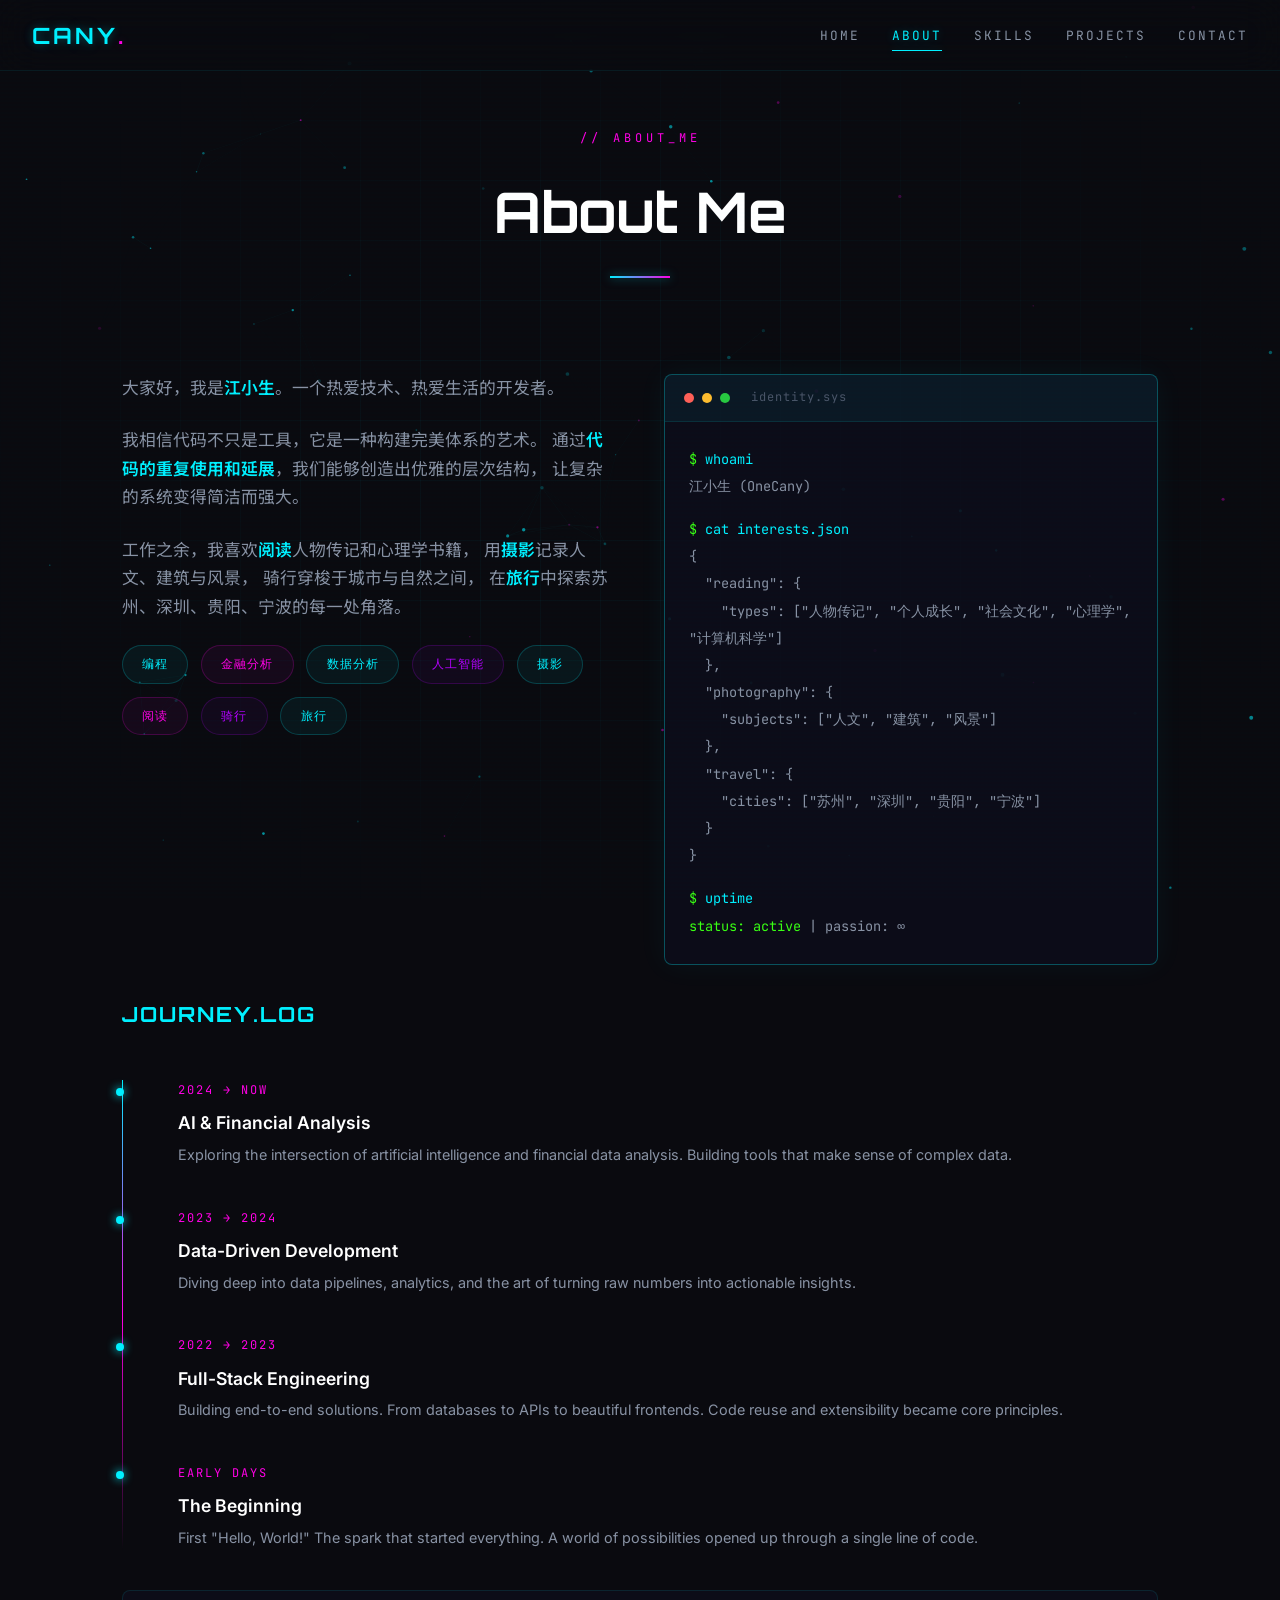
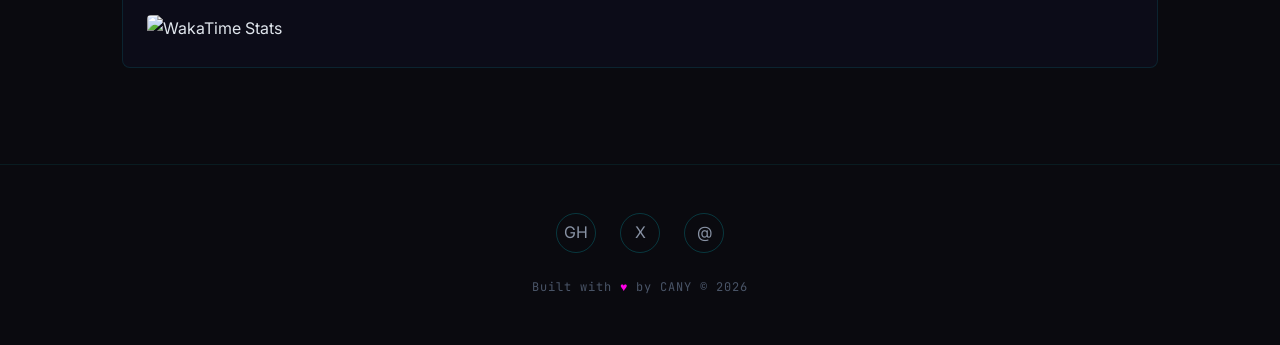
==== about.html @ 7164ec79 "feat: rebuild site with sci-fi cyberpunk multi-page design - 5 pages: home, about, skills, projects," ====
<!DOCTYPE html>
<html lang="zh-CN">
<head>
  <meta charset="UTF-8">
  <meta name="viewport" content="width=device-width, initial-scale=1.0">
  <title>About | OneCany</title>
  <meta name="description" content="About OneCany — Developer, Reader, Explorer. The story behind the code.">
  <link rel="preconnect" href="https://fonts.googleapis.com">
  <link rel="preconnect" href="https://fonts.gstatic.com" crossorigin>
  <link href="https://fonts.googleapis.com/css2?family=Inter:wght@400;500;600;700&family=JetBrains+Mono:wght@400;500;600&family=Orbitron:wght@600;700;800;900&family=Noto+Sans+SC:wght@400;500;700&display=swap" rel="stylesheet">
  <link rel="stylesheet" href="style.css">
  <link rel="icon" href="data:image/svg+xml,<svg xmlns='http://www.w3.org/2000/svg' viewBox='0 0 100 100'><text y='.9em' font-size='90'>⚡</text></svg>">
</head>
<body>
  <canvas id="particles-canvas"></canvas>
  <div class="grid-bg"></div>

  <nav class="nav">
    <a href="index.html" class="nav-logo">CANY<span class="dot">.</span></a>
    <ul class="nav-links">
      <li><a href="index.html">Home</a></li>
      <li><a href="about.html" class="active">About</a></li>
      <li><a href="skills.html">Skills</a></li>
      <li><a href="projects.html">Projects</a></li>
      <li><a href="contact.html">Contact</a></li>
    </ul>
    <div class="nav-toggle">
      <span></span>
      <span></span>
      <span></span>
    </div>
  </nav>

  <div class="page-wrapper">
    <section class="hero" style="min-height: auto; padding-top: 8rem; padding-bottom: 2rem;">
      <div class="container">
        <div class="section-header reveal">
          <span class="section-tag">// about_me</span>
          <h1 class="section-title" style="font-size: clamp(2.5rem, 5vw, 3.5rem);">About Me</h1>
          <div class="section-line"></div>
        </div>
      </div>
    </section>

    <section style="padding-top: 0;">
      <div class="container">
        <div class="about-grid">
          <!-- Left: Text -->
          <div class="about-text reveal">
            <p>
              大家好，我是<span class="highlight">江小生</span>。一个热爱技术、热爱生活的开发者。
            </p>
            <p>
              我相信代码不只是工具，它是一种构建完美体系的艺术。
              通过<span class="highlight">代码的重复使用和延展</span>，我们能够创造出优雅的层次结构，
              让复杂的系统变得简洁而强大。
            </p>
            <p>
              工作之余，我喜欢<span class="highlight">阅读</span>人物传记和心理学书籍，
              用<span class="highlight">摄影</span>记录人文、建筑与风景，
              骑行穿梭于城市与自然之间，
              在<span class="highlight">旅行</span>中探索苏州、深圳、贵阳、宁波的每一处角落。
            </p>

            <div class="interest-tags mt-3">
              <span class="interest-tag">编程</span>
              <span class="interest-tag magenta">金融分析</span>
              <span class="interest-tag">数据分析</span>
              <span class="interest-tag purple">人工智能</span>
              <span class="interest-tag">摄影</span>
              <span class="interest-tag magenta">阅读</span>
              <span class="interest-tag purple">骑行</span>
              <span class="interest-tag">旅行</span>
            </div>
          </div>

          <!-- Right: Terminal -->
          <div class="reveal reveal-delay-2">
            <div class="terminal-card">
              <div class="terminal-header">
                <div class="terminal-dot red"></div>
                <div class="terminal-dot yellow"></div>
                <div class="terminal-dot green"></div>
                <span class="terminal-title">identity.sys</span>
              </div>
              <div class="terminal-body">
                <div><span class="prompt">$</span> <span class="cmd">whoami</span></div>
                <div class="output">江小生 (OneCany)</div>
                <div class="mt-2"><span class="prompt">$</span> <span class="cmd">cat interests.json</span></div>
                <div class="output">{</div>
                <div class="output">&nbsp;&nbsp;"reading": {</div>
                <div class="output">&nbsp;&nbsp;&nbsp;&nbsp;"types": ["人物传记", "个人成长", "社会文化", "心理学", "计算机科学"]</div>
                <div class="output">&nbsp;&nbsp;},</div>
                <div class="output">&nbsp;&nbsp;"photography": {</div>
                <div class="output">&nbsp;&nbsp;&nbsp;&nbsp;"subjects": ["人文", "建筑", "风景"]</div>
                <div class="output">&nbsp;&nbsp;},</div>
                <div class="output">&nbsp;&nbsp;"travel": {</div>
                <div class="output">&nbsp;&nbsp;&nbsp;&nbsp;"cities": ["苏州", "深圳", "贵阳", "宁波"]</div>
                <div class="output">&nbsp;&nbsp;}</div>
                <div class="output">}</div>
                <div class="mt-2"><span class="prompt">$</span> <span class="cmd">uptime</span></div>
                <div class="output"><span class="text-green">status: active</span> | passion: ∞</div>
              </div>
            </div>
          </div>
        </div>

        <!-- Timeline -->
        <div class="mt-4 reveal">
          <h3 style="font-family: var(--font-display); font-size: 1.3rem; color: var(--neon-cyan); margin-bottom: 2rem; letter-spacing: 2px;">
            JOURNEY.LOG
          </h3>
          <div class="timeline">
            <div class="timeline-item reveal reveal-delay-1">
              <div class="timeline-date">2024 → NOW</div>
              <div class="timeline-title">AI & Financial Analysis</div>
              <div class="timeline-desc">Exploring the intersection of artificial intelligence and financial data analysis. Building tools that make sense of complex data.</div>
            </div>
            <div class="timeline-item reveal reveal-delay-2">
              <div class="timeline-date">2023 → 2024</div>
              <div class="timeline-title">Data-Driven Development</div>
              <div class="timeline-desc">Diving deep into data pipelines, analytics, and the art of turning raw numbers into actionable insights.</div>
            </div>
            <div class="timeline-item reveal reveal-delay-3">
              <div class="timeline-date">2022 → 2023</div>
              <div class="timeline-title">Full-Stack Engineering</div>
              <div class="timeline-desc">Building end-to-end solutions. From databases to APIs to beautiful frontends. Code reuse and extensibility became core principles.</div>
            </div>
            <div class="timeline-item reveal reveal-delay-4">
              <div class="timeline-date">EARLY DAYS</div>
              <div class="timeline-title">The Beginning</div>
              <div class="timeline-desc">First "Hello, World!" The spark that started everything. A world of possibilities opened up through a single line of code.</div>
            </div>
          </div>
        </div>

        <!-- WakaTime -->
        <div class="mt-4 reveal" id="wakatime-container"></div>
      </div>
    </section>

    <footer class="footer">
      <div class="container">
        <div class="footer-content">
          <div class="footer-social">
            <a href="https://github.com/onecany" target="_blank" rel="noopener" title="GitHub">GH</a>
            <a href="https://twitter.com/onecany" target="_blank" rel="noopener" title="Twitter/X">X</a>
            <a href="mailto:onecany@outlook.com" title="Email">@</a>
          </div>
          <p class="footer-text">
            Built with <span class="heart">♥</span> by CANY &copy; 2026
          </p>
        </div>
      </div>
    </footer>
  </div>

  <script src="main.js"></script>
</body>
</html>
---- style.css ----
/* ============================================
   ONECANY SCI-FI DESIGN SYSTEM
   Cyberpunk / Neon Aesthetic
   ============================================ */

/* --- CSS Variables --- */
:root {
  --bg-primary: #0a0a0f;
  --bg-secondary: #0d0d1a;
  --bg-card: rgba(13, 13, 26, 0.85);
  --bg-card-hover: rgba(20, 20, 40, 0.95);

  --neon-cyan: #00f0ff;
  --neon-magenta: #ff00e5;
  --neon-purple: #b400ff;
  --neon-green: #39ff14;
  --neon-orange: #ff6a00;
  --neon-blue: #4d7cff;

  --text-primary: #e0e6ed;
  --text-secondary: #8892a4;
  --text-dim: #4a5568;

  --glow-cyan: 0 0 10px rgba(0, 240, 255, 0.3), 0 0 40px rgba(0, 240, 255, 0.1);
  --glow-magenta: 0 0 10px rgba(255, 0, 229, 0.3), 0 0 40px rgba(255, 0, 229, 0.1);
  --glow-strong-cyan: 0 0 10px rgba(0, 240, 255, 0.5), 0 0 30px rgba(0, 240, 255, 0.3), 0 0 60px rgba(0, 240, 255, 0.1);

  --border-subtle: 1px solid rgba(0, 240, 255, 0.1);
  --border-glow: 1px solid rgba(0, 240, 255, 0.3);

  --font-mono: 'JetBrains Mono', 'Fira Code', 'SF Mono', monospace;
  --font-sans: 'Inter', 'Noto Sans SC', -apple-system, sans-serif;
  --font-display: 'Orbitron', 'Rajdhani', sans-serif;

  --radius: 4px;
  --radius-lg: 8px;
}

/* --- Reset & Base --- */
*, *::before, *::after {
  margin: 0;
  padding: 0;
  box-sizing: border-box;
}

html {
  scroll-behavior: smooth;
  font-size: 16px;
}

body {
  font-family: var(--font-sans);
  background: var(--bg-primary);
  color: var(--text-primary);
  line-height: 1.7;
  overflow-x: hidden;
  min-height: 100vh;
}

a {
  color: var(--neon-cyan);
  text-decoration: none;
  transition: all 0.3s ease;
}
a:hover {
  color: #fff;
  text-shadow: var(--glow-cyan);
}

::selection {
  background: rgba(0, 240, 255, 0.3);
  color: #fff;
}

/* --- Scanline Overlay --- */
body::after {
  content: '';
  position: fixed;
  top: 0;
  left: 0;
  width: 100%;
  height: 100%;
  pointer-events: none;
  z-index: 9999;
  background: repeating-linear-gradient(
    0deg,
    transparent,
    transparent 2px,
    rgba(0, 240, 255, 0.008) 2px,
    rgba(0, 240, 255, 0.008) 4px
  );
}

/* --- Particle Canvas --- */
#particles-canvas {
  position: fixed;
  top: 0;
  left: 0;
  width: 100%;
  height: 100%;
  z-index: 0;
  pointer-events: none;
}

/* --- Grid Background --- */
.grid-bg {
  position: fixed;
  top: 0;
  left: 0;
  width: 100%;
  height: 100%;
  z-index: 0;
  pointer-events: none;
  background-image:
    linear-gradient(rgba(0, 240, 255, 0.03) 1px, transparent 1px),
    linear-gradient(90deg, rgba(0, 240, 255, 0.03) 1px, transparent 1px);
  background-size: 60px 60px;
  mask-image: radial-gradient(ellipse at center, black 30%, transparent 80%);
  -webkit-mask-image: radial-gradient(ellipse at center, black 30%, transparent 80%);
}

/* ============================================
   NAVIGATION
   ============================================ */
.nav {
  position: fixed;
  top: 0;
  left: 0;
  width: 100%;
  z-index: 1000;
  padding: 1rem 2rem;
  display: flex;
  justify-content: space-between;
  align-items: center;
  background: rgba(10, 10, 15, 0.8);
  backdrop-filter: blur(20px);
  -webkit-backdrop-filter: blur(20px);
  border-bottom: 1px solid rgba(0, 240, 255, 0.08);
  transition: all 0.3s ease;
}

.nav.scrolled {
  padding: 0.6rem 2rem;
  background: rgba(10, 10, 15, 0.95);
  box-shadow: 0 4px 30px rgba(0, 0, 0, 0.5);
}

.nav-logo {
  font-family: var(--font-display);
  font-size: 1.4rem;
  font-weight: 700;
  color: var(--neon-cyan);
  letter-spacing: 3px;
  text-transform: uppercase;
  text-shadow: var(--glow-cyan);
  cursor: pointer;
}

.nav-logo .dot {
  color: var(--neon-magenta);
  text-shadow: var(--glow-magenta);
}

.nav-links {
  display: flex;
  gap: 2rem;
  list-style: none;
  align-items: center;
}

.nav-links a {
  font-family: var(--font-mono);
  font-size: 0.8rem;
  color: var(--text-secondary);
  text-transform: uppercase;
  letter-spacing: 2px;
  padding: 0.4rem 0;
  position: relative;
  transition: color 0.3s ease;
}

.nav-links a::after {
  content: '';
  position: absolute;
  bottom: 0;
  left: 0;
  width: 0;
  height: 1px;
  background: var(--neon-cyan);
  box-shadow: var(--glow-cyan);
  transition: width 0.3s ease;
}

.nav-links a:hover,
.nav-links a.active {
  color: var(--neon-cyan);
  text-shadow: var(--glow-cyan);
}

.nav-links a:hover::after,
.nav-links a.active::after {
  width: 100%;
}

/* Mobile menu toggle */
.nav-toggle {
  display: none;
  flex-direction: column;
  gap: 5px;
  cursor: pointer;
  z-index: 1001;
}

.nav-toggle span {
  width: 25px;
  height: 2px;
  background: var(--neon-cyan);
  transition: all 0.3s ease;
  box-shadow: var(--glow-cyan);
}

/* ============================================
   LAYOUT
   ============================================ */
.page-wrapper {
  position: relative;
  z-index: 1;
}

.container {
  max-width: 1100px;
  margin: 0 auto;
  padding: 0 2rem;
}

section {
  padding: 6rem 0;
  position: relative;
}

/* ============================================
   HERO SECTION (index.html)
   ============================================ */
.hero {
  min-height: 100vh;
  display: flex;
  align-items: center;
  justify-content: center;
  text-align: center;
  padding-top: 5rem;
  position: relative;
  overflow: hidden;
}

.hero-content {
  position: relative;
  z-index: 2;
}

.hero-subtitle {
  font-family: var(--font-mono);
  font-size: 0.85rem;
  color: var(--neon-cyan);
  letter-spacing: 6px;
  text-transform: uppercase;
  margin-bottom: 1.5rem;
  opacity: 0;
  animation: fadeSlideUp 0.8s ease 0.3s forwards;
}

.hero-title {
  font-family: var(--font-display);
  font-size: clamp(3rem, 8vw, 6rem);
  font-weight: 900;
  line-height: 1.1;
  margin-bottom: 1.5rem;
  opacity: 0;
  animation: fadeSlideUp 0.8s ease 0.5s forwards;
}

.hero-title .glitch {
  position: relative;
  display: inline-block;
  color: #fff;
}

.hero-title .glitch::before,
.hero-title .glitch::after {
  content: attr(data-text);
  position: absolute;
  top: 0;
  left: 0;
  width: 100%;
  height: 100%;
}

.hero-title .glitch::before {
  color: var(--neon-cyan);
  z-index: -1;
  animation: glitch-1 3s infinite linear alternate-reverse;
}

.hero-title .glitch::after {
  color: var(--neon-magenta);
  z-index: -2;
  animation: glitch-2 2s infinite linear alternate-reverse;
}

.hero-desc {
  font-size: 1.15rem;
  color: var(--text-secondary);
  max-width: 600px;
  margin: 0 auto 2.5rem;
  opacity: 0;
  animation: fadeSlideUp 0.8s ease 0.7s forwards;
}

.hero-desc em {
  color: var(--neon-cyan);
  font-style: normal;
  text-shadow: 0 0 10px rgba(0, 240, 255, 0.3);
}

.hero-cta {
  display: flex;
  gap: 1.5rem;
  justify-content: center;
  opacity: 0;
  animation: fadeSlideUp 0.8s ease 0.9s forwards;
}

/* Buttons */
.btn {
  display: inline-flex;
  align-items: center;
  gap: 0.5rem;
  padding: 0.8rem 2rem;
  font-family: var(--font-mono);
  font-size: 0.85rem;
  font-weight: 600;
  letter-spacing: 2px;
  text-transform: uppercase;
  border: none;
  border-radius: var(--radius);
  cursor: pointer;
  transition: all 0.3s ease;
  position: relative;
  overflow: hidden;
}

.btn-primary {
  background: var(--neon-cyan);
  color: var(--bg-primary);
  box-shadow: 0 0 20px rgba(0, 240, 255, 0.3);
}

.btn-primary:hover {
  background: #fff;
  color: var(--bg-primary);
  box-shadow: var(--glow-strong-cyan);
  transform: translateY(-2px);
}

.btn-outline {
  background: transparent;
  color: var(--neon-cyan);
  border: 1px solid var(--neon-cyan);
}

.btn-outline:hover {
  background: rgba(0, 240, 255, 0.1);
  box-shadow: var(--glow-cyan);
  transform: translateY(-2px);
}

/* Hero status bar */
.hero-status {
  margin-top: 4rem;
  display: flex;
  gap: 3rem;
  justify-content: center;
  opacity: 0;
  animation: fadeSlideUp 0.8s ease 1.1s forwards;
}

.hero-stat {
  text-align: center;
}

.hero-stat-value {
  font-family: var(--font-display);
  font-size: 1.8rem;
  color: var(--neon-cyan);
  text-shadow: var(--glow-cyan);
}

.hero-stat-label {
  font-family: var(--font-mono);
  font-size: 0.7rem;
  color: var(--text-dim);
  text-transform: uppercase;
  letter-spacing: 2px;
  margin-top: 0.3rem;
}

/* ============================================
   SECTION HEADERS
   ============================================ */
.section-header {
  text-align: center;
  margin-bottom: 4rem;
}

.section-tag {
  font-family: var(--font-mono);
  font-size: 0.75rem;
  color: var(--neon-magenta);
  text-transform: uppercase;
  letter-spacing: 4px;
  margin-bottom: 1rem;
  display: block;
}

.section-title {
  font-family: var(--font-display);
  font-size: clamp(2rem, 4vw, 3rem);
  font-weight: 700;
  color: #fff;
  margin-bottom: 1rem;
}

.section-line {
  width: 60px;
  height: 2px;
  background: linear-gradient(90deg, var(--neon-cyan), var(--neon-magenta));
  margin: 0 auto;
  box-shadow: 0 0 10px rgba(0, 240, 255, 0.5);
}

/* ============================================
   ABOUT PAGE
   ============================================ */
.about-grid {
  display: grid;
  grid-template-columns: 1fr 1fr;
  gap: 3rem;
  align-items: start;
}

.about-text p {
  color: var(--text-secondary);
  margin-bottom: 1.5rem;
  font-size: 1.05rem;
}

.about-text .highlight {
  color: var(--neon-cyan);
  font-weight: 600;
}

.interest-tags {
  display: flex;
  flex-wrap: wrap;
  gap: 0.8rem;
  margin-top: 2rem;
}

.interest-tag {
  padding: 0.5rem 1.2rem;
  font-family: var(--font-mono);
  font-size: 0.75rem;
  color: var(--neon-cyan);
  background: rgba(0, 240, 255, 0.05);
  border: 1px solid rgba(0, 240, 255, 0.2);
  border-radius: 100px;
  letter-spacing: 1px;
  transition: all 0.3s ease;
}

.interest-tag:hover {
  background: rgba(0, 240, 255, 0.15);
  box-shadow: var(--glow-cyan);
  transform: translateY(-2px);
}

.interest-tag.magenta {
  color: var(--neon-magenta);
  border-color: rgba(255, 0, 229, 0.2);
  background: rgba(255, 0, 229, 0.05);
}

.interest-tag.magenta:hover {
  background: rgba(255, 0, 229, 0.15);
  box-shadow: var(--glow-magenta);
}

.interest-tag.purple {
  color: var(--neon-purple);
  border-color: rgba(180, 0, 255, 0.2);
  background: rgba(180, 0, 255, 0.05);
}

.interest-tag.purple:hover {
  background: rgba(180, 0, 255, 0.15);
  box-shadow: 0 0 10px rgba(180, 0, 255, 0.3);
}

/* Terminal Card */
.terminal-card {
  background: var(--bg-card);
  border: var(--border-glow);
  border-radius: var(--radius-lg);
  overflow: hidden;
  font-family: var(--font-mono);
  font-size: 0.85rem;
  box-shadow: 0 0 30px rgba(0, 240, 255, 0.05);
}

.terminal-header {
  display: flex;
  align-items: center;
  gap: 8px;
  padding: 0.8rem 1.2rem;
  background: rgba(0, 240, 255, 0.05);
  border-bottom: 1px solid rgba(0, 240, 255, 0.1);
}

.terminal-dot {
  width: 10px;
  height: 10px;
  border-radius: 50%;
}

.terminal-dot.red { background: #ff5f57; }
.terminal-dot.yellow { background: #febc2e; }
.terminal-dot.green { background: #28c840; }

.terminal-title {
  margin-left: 0.8rem;
  color: var(--text-dim);
  font-size: 0.75rem;
  letter-spacing: 1px;
}

.terminal-body {
  padding: 1.5rem;
  line-height: 2;
}

.terminal-body .prompt {
  color: var(--neon-green);
}

.terminal-body .cmd {
  color: var(--neon-cyan);
}

.terminal-body .comment {
  color: var(--text-dim);
}

.terminal-body .output {
  color: var(--text-secondary);
}

.terminal-cursor {
  display: inline-block;
  width: 8px;
  height: 1.1em;
  background: var(--neon-cyan);
  vertical-align: text-bottom;
  animation: blink 1s step-end infinite;
}

/* Timeline */
.timeline {
  position: relative;
  margin-top: 3rem;
  padding-left: 2rem;
}

.timeline::before {
  content: '';
  position: absolute;
  left: 0;
  top: 0;
  bottom: 0;
  width: 1px;
  background: linear-gradient(180deg, var(--neon-cyan), var(--neon-magenta), transparent);
}

.timeline-item {
  position: relative;
  margin-bottom: 2.5rem;
  padding-left: 1.5rem;
}

.timeline-item::before {
  content: '';
  position: absolute;
  left: -2.35rem;
  top: 0.5rem;
  width: 8px;
  height: 8px;
  background: var(--neon-cyan);
  border-radius: 50%;
  box-shadow: 0 0 10px var(--neon-cyan);
}

.timeline-date {
  font-family: var(--font-mono);
  font-size: 0.75rem;
  color: var(--neon-magenta);
  letter-spacing: 2px;
  margin-bottom: 0.5rem;
}

.timeline-title {
  font-size: 1.1rem;
  font-weight: 600;
  color: #fff;
  margin-bottom: 0.3rem;
}

.timeline-desc {
  font-size: 0.9rem;
  color: var(--text-secondary);
}

/* ============================================
   SKILLS PAGE
   ============================================ */
.skills-grid {
  display: grid;
  grid-template-columns: repeat(auto-fit, minmax(280px, 1fr));
  gap: 1.5rem;
}

.skill-card {
  background: var(--bg-card);
  border: var(--border-subtle);
  border-radius: var(--radius-lg);
  padding: 2rem;
  transition: all 0.4s ease;
  position: relative;
  overflow: hidden;
}

.skill-card::before {
  content: '';
  position: absolute;
  top: 0;
  left: 0;
  right: 0;
  height: 2px;
  background: linear-gradient(90deg, transparent, var(--neon-cyan), transparent);
  opacity: 0;
  transition: opacity 0.4s ease;
}

.skill-card:hover {
  background: var(--bg-card-hover);
  border-color: rgba(0, 240, 255, 0.3);
  transform: translateY(-4px);
  box-shadow: 0 10px 40px rgba(0, 0, 0, 0.3), 0 0 20px rgba(0, 240, 255, 0.05);
}

.skill-card:hover::before {
  opacity: 1;
}

.skill-card-icon {
  font-size: 2rem;
  margin-bottom: 1rem;
}

.skill-card-title {
  font-family: var(--font-display);
  font-size: 1.1rem;
  font-weight: 600;
  color: #fff;
  margin-bottom: 0.8rem;
  letter-spacing: 1px;
}

.skill-card-desc {
  font-size: 0.9rem;
  color: var(--text-secondary);
  margin-bottom: 1.2rem;
}

.skill-tags {
  display: flex;
  flex-wrap: wrap;
  gap: 0.5rem;
}

.skill-tag {
  font-family: var(--font-mono);
  font-size: 0.7rem;
  padding: 0.3rem 0.7rem;
  background: rgba(0, 240, 255, 0.08);
  border: 1px solid rgba(0, 240, 255, 0.15);
  border-radius: 100px;
  color: var(--neon-cyan);
  letter-spacing: 0.5px;
}

/* Tech Logos Row */
.tech-logos {
  display: flex;
  flex-wrap: wrap;
  justify-content: center;
  gap: 2rem;
  margin-top: 3rem;
  padding: 2rem;
}

.tech-logo {
  display: flex;
  align-items: center;
  justify-content: center;
  width: 60px;
  height: 60px;
  border-radius: var(--radius-lg);
  background: rgba(255, 255, 255, 0.03);
  border: 1px solid rgba(255, 255, 255, 0.06);
  font-size: 1.8rem;
  transition: all 0.3s ease;
  position: relative;
}

.tech-logo:hover {
  background: rgba(0, 240, 255, 0.08);
  border-color: rgba(0, 240, 255, 0.3);
  transform: scale(1.15);
  box-shadow: var(--glow-cyan);
}

/* ============================================
   PROJECTS PAGE
   ============================================ */
.projects-grid {
  display: grid;
  grid-template-columns: repeat(auto-fit, minmax(340px, 1fr));
  gap: 1.5rem;
}

.project-card {
  background: var(--bg-card);
  border: var(--border-subtle);
  border-radius: var(--radius-lg);
  padding: 2rem;
  transition: all 0.4s ease;
  position: relative;
  overflow: hidden;
  cursor: pointer;
}

.project-card::after {
  content: '';
  position: absolute;
  top: 0;
  left: 0;
  right: 0;
  bottom: 0;
  background: linear-gradient(135deg, rgba(0, 240, 255, 0.03), transparent);
  opacity: 0;
  transition: opacity 0.4s ease;
  pointer-events: none;
}

.project-card:hover {
  border-color: rgba(0, 240, 255, 0.3);
  transform: translateY(-4px);
  box-shadow: 0 10px 40px rgba(0, 0, 0, 0.3);
}

.project-card:hover::after {
  opacity: 1;
}

.project-card-header {
  display: flex;
  justify-content: space-between;
  align-items: start;
  margin-bottom: 1rem;
}

.project-card-icon {
  font-size: 1.5rem;
}

.project-card-links {
  display: flex;
  gap: 0.8rem;
}

.project-card-links a {
  color: var(--text-dim);
  font-size: 0.8rem;
  transition: color 0.3s ease;
}

.project-card-links a:hover {
  color: var(--neon-cyan);
  text-shadow: none;
}

.project-card-title {
  font-family: var(--font-display);
  font-size: 1.15rem;
  font-weight: 600;
  color: #fff;
  margin-bottom: 0.8rem;
  letter-spacing: 0.5px;
}

.project-card-desc {
  font-size: 0.9rem;
  color: var(--text-secondary);
  margin-bottom: 1.2rem;
}

.project-card-footer {
  display: flex;
  flex-wrap: wrap;
  gap: 0.5rem;
}

/* Featured project */
.project-featured {
  grid-column: 1 / -1;
  display: grid;
  grid-template-columns: 1fr 1fr;
  gap: 2rem;
  padding: 2.5rem;
  background: linear-gradient(135deg, var(--bg-card), rgba(0, 240, 255, 0.03));
}

.project-featured .project-card-visual {
  display: flex;
  align-items: center;
  justify-content: center;
  border-radius: var(--radius);
  background: rgba(0, 240, 255, 0.03);
  border: 1px solid rgba(0, 240, 255, 0.1);
  min-height: 200px;
  font-family: var(--font-mono);
  font-size: 0.8rem;
  color: var(--text-dim);
}

/* ============================================
   CONTACT PAGE
   ============================================ */
.contact-grid {
  display: grid;
  grid-template-columns: 1fr 1fr;
  gap: 3rem;
  align-items: start;
}

.contact-info {
  display: flex;
  flex-direction: column;
  gap: 1.5rem;
}

.contact-item {
  display: flex;
  align-items: center;
  gap: 1.2rem;
  padding: 1.2rem 1.5rem;
  background: var(--bg-card);
  border: var(--border-subtle);
  border-radius: var(--radius-lg);
  transition: all 0.3s ease;
}

.contact-item:hover {
  border-color: rgba(0, 240, 255, 0.3);
  background: var(--bg-card-hover);
  transform: translateX(5px);
}

.contact-item-icon {
  font-size: 1.3rem;
  width: 40px;
  text-align: center;
}

.contact-item-label {
  font-family: var(--font-mono);
  font-size: 0.7rem;
  color: var(--text-dim);
  text-transform: uppercase;
  letter-spacing: 2px;
  margin-bottom: 0.2rem;
}

.contact-item-value {
  font-size: 0.95rem;
  color: var(--text-primary);
}

/* Contact Form */
.contact-form {
  background: var(--bg-card);
  border: var(--border-glow);
  border-radius: var(--radius-lg);
  padding: 2.5rem;
}

.form-group {
  margin-bottom: 1.5rem;
}

.form-label {
  display: block;
  font-family: var(--font-mono);
  font-size: 0.75rem;
  color: var(--neon-cyan);
  text-transform: uppercase;
  letter-spacing: 2px;
  margin-bottom: 0.5rem;
}

.form-input,
.form-textarea {
  width: 100%;
  padding: 0.8rem 1.2rem;
  background: rgba(0, 0, 0, 0.3);
  border: 1px solid rgba(0, 240, 255, 0.15);
  border-radius: var(--radius);
  color: var(--text-primary);
  font-family: var(--font-sans);
  font-size: 0.95rem;
  transition: all 0.3s ease;
  outline: none;
}

.form-input:focus,
.form-textarea:focus {
  border-color: var(--neon-cyan);
  box-shadow: 0 0 10px rgba(0, 240, 255, 0.15);
}

.form-textarea {
  min-height: 150px;
  resize: vertical;
}

.form-submit {
  width: 100%;
  padding: 1rem;
  margin-top: 0.5rem;
}

/* ============================================
   FOOTER
   ============================================ */
.footer {
  padding: 3rem 0;
  border-top: 1px solid rgba(0, 240, 255, 0.08);
  text-align: center;
}

.footer-content {
  display: flex;
  flex-direction: column;
  align-items: center;
  gap: 1.5rem;
}

.footer-social {
  display: flex;
  gap: 1.5rem;
}

.footer-social a {
  display: flex;
  align-items: center;
  justify-content: center;
  width: 40px;
  height: 40px;
  border-radius: 50%;
  border: 1px solid rgba(0, 240, 255, 0.2);
  color: var(--text-secondary);
  font-size: 1rem;
  transition: all 0.3s ease;
}

.footer-social a:hover {
  border-color: var(--neon-cyan);
  color: var(--neon-cyan);
  box-shadow: var(--glow-cyan);
  transform: translateY(-3px);
  text-shadow: none;
}

.footer-text {
  font-family: var(--font-mono);
  font-size: 0.75rem;
  color: var(--text-dim);
  letter-spacing: 1px;
}

.footer-text .heart {
  color: var(--neon-magenta);
}

/* ============================================
   SCROLL REVEAL ANIMATIONS
   ============================================ */
.reveal {
  opacity: 0;
  transform: translateY(30px);
  transition: all 0.8s cubic-bezier(0.16, 1, 0.3, 1);
}

.reveal.visible {
  opacity: 1;
  transform: translateY(0);
}

.reveal-delay-1 { transition-delay: 0.1s; }
.reveal-delay-2 { transition-delay: 0.2s; }
.reveal-delay-3 { transition-delay: 0.3s; }
.reveal-delay-4 { transition-delay: 0.4s; }
.reveal-delay-5 { transition-delay: 0.5s; }

/* ============================================
   KEYFRAMES
   ============================================ */
@keyframes fadeSlideUp {
  from {
    opacity: 0;
    transform: translateY(20px);
  }
  to {
    opacity: 1;
    transform: translateY(0);
  }
}

@keyframes glitch-1 {
  0%, 95% { clip-path: inset(0 0 0 0); transform: translate(0); }
  96% { clip-path: inset(20% 0 60% 0); transform: translate(-3px, 1px); }
  97% { clip-path: inset(60% 0 10% 0); transform: translate(3px, -1px); }
  98% { clip-path: inset(40% 0 30% 0); transform: translate(-2px, 2px); }
  99% { clip-path: inset(10% 0 70% 0); transform: translate(2px, -2px); }
  100% { clip-path: inset(0 0 0 0); transform: translate(0); }
}

@keyframes glitch-2 {
  0%, 93% { clip-path: inset(0 0 0 0); transform: translate(0); }
  94% { clip-path: inset(30% 0 50% 0); transform: translate(3px, -1px); }
  95% { clip-path: inset(70% 0 5% 0); transform: translate(-3px, 2px); }
  96% { clip-path: inset(10% 0 80% 0); transform: translate(2px, -1px); }
  97% { clip-path: inset(50% 0 20% 0); transform: translate(-1px, 3px); }
  100% { clip-path: inset(0 0 0 0); transform: translate(0); }
}

@keyframes blink {
  50% { opacity: 0; }
}

@keyframes float {
  0%, 100% { transform: translateY(0px); }
  50% { transform: translateY(-10px); }
}

@keyframes pulse-glow {
  0%, 100% { box-shadow: 0 0 10px rgba(0, 240, 255, 0.2); }
  50% { box-shadow: 0 0 20px rgba(0, 240, 255, 0.4); }
}

@keyframes rotate {
  from { transform: rotate(0deg); }
  to { transform: rotate(360deg); }
}

/* ============================================
   RESPONSIVE
   ============================================ */
@media (max-width: 768px) {
  .nav-links {
    position: fixed;
    top: 0;
    right: -100%;
    width: 70%;
    height: 100vh;
    flex-direction: column;
    justify-content: center;
    background: rgba(10, 10, 15, 0.98);
    backdrop-filter: blur(20px);
    padding: 2rem;
    transition: right 0.3s ease;
    border-left: 1px solid rgba(0, 240, 255, 0.1);
  }

  .nav-links.open {
    right: 0;
  }

  .nav-toggle {
    display: flex;
  }

  .about-grid,
  .contact-grid {
    grid-template-columns: 1fr;
  }

  .project-featured {
    grid-template-columns: 1fr;
  }

  .hero-status {
    flex-direction: column;
    gap: 1.5rem;
    align-items: center;
  }

  .hero-cta {
    flex-direction: column;
    align-items: center;
  }

  .projects-grid {
    grid-template-columns: 1fr;
  }
}

/* ============================================
   UTILITY CLASSES
   ============================================ */
.text-cyan { color: var(--neon-cyan); }
.text-magenta { color: var(--neon-magenta); }
.text-green { color: var(--neon-green); }
.text-dim { color: var(--text-dim); }

.mt-1 { margin-top: 0.5rem; }
.mt-2 { margin-top: 1rem; }
.mt-3 { margin-top: 1.5rem; }
.mt-4 { margin-top: 2rem; }

.mb-1 { margin-bottom: 0.5rem; }
.mb-2 { margin-bottom: 1rem; }

.font-mono { font-family: var(--font-mono); }
.font-display { font-family: var(--font-display); }

.flex-center {
  display: flex;
  align-items: center;
  justify-content: center;
}

/* WakaTime bar style override */
.wakatime-bar {
  margin-top: 2rem;
  padding: 1.5rem;
  background: var(--bg-card);
  border: var(--border-subtle);
  border-radius: var(--radius-lg);
}

.wakatime-bar img {
  width: 100%;
  border-radius: var(--radius);
}

/* GitHub Readme Stats */
.stats-row {
  display: flex;
  flex-wrap: wrap;
  gap: 1rem;
  justify-content: center;
  margin-top: 2rem;
}

.stats-row img {
  border-radius: var(--radius);
}

/* Page transition */
.page-wrapper {
  animation: pageIn 0.5s ease;
}

@keyframes pageIn {
  from {
    opacity: 0;
    filter: blur(5px);
  }
  to {
    opacity: 1;
    filter: blur(0);
  }
}

/* Scrollbar */
::-webkit-scrollbar {
  width: 6px;
}

::-webkit-scrollbar-track {
  background: var(--bg-primary);
}

::-webkit-scrollbar-thumb {
  background: rgba(0, 240, 255, 0.3);
  border-radius: 3px;
}

::-webkit-scrollbar-thumb:hover {
  background: rgba(0, 240, 255, 0.5);
}
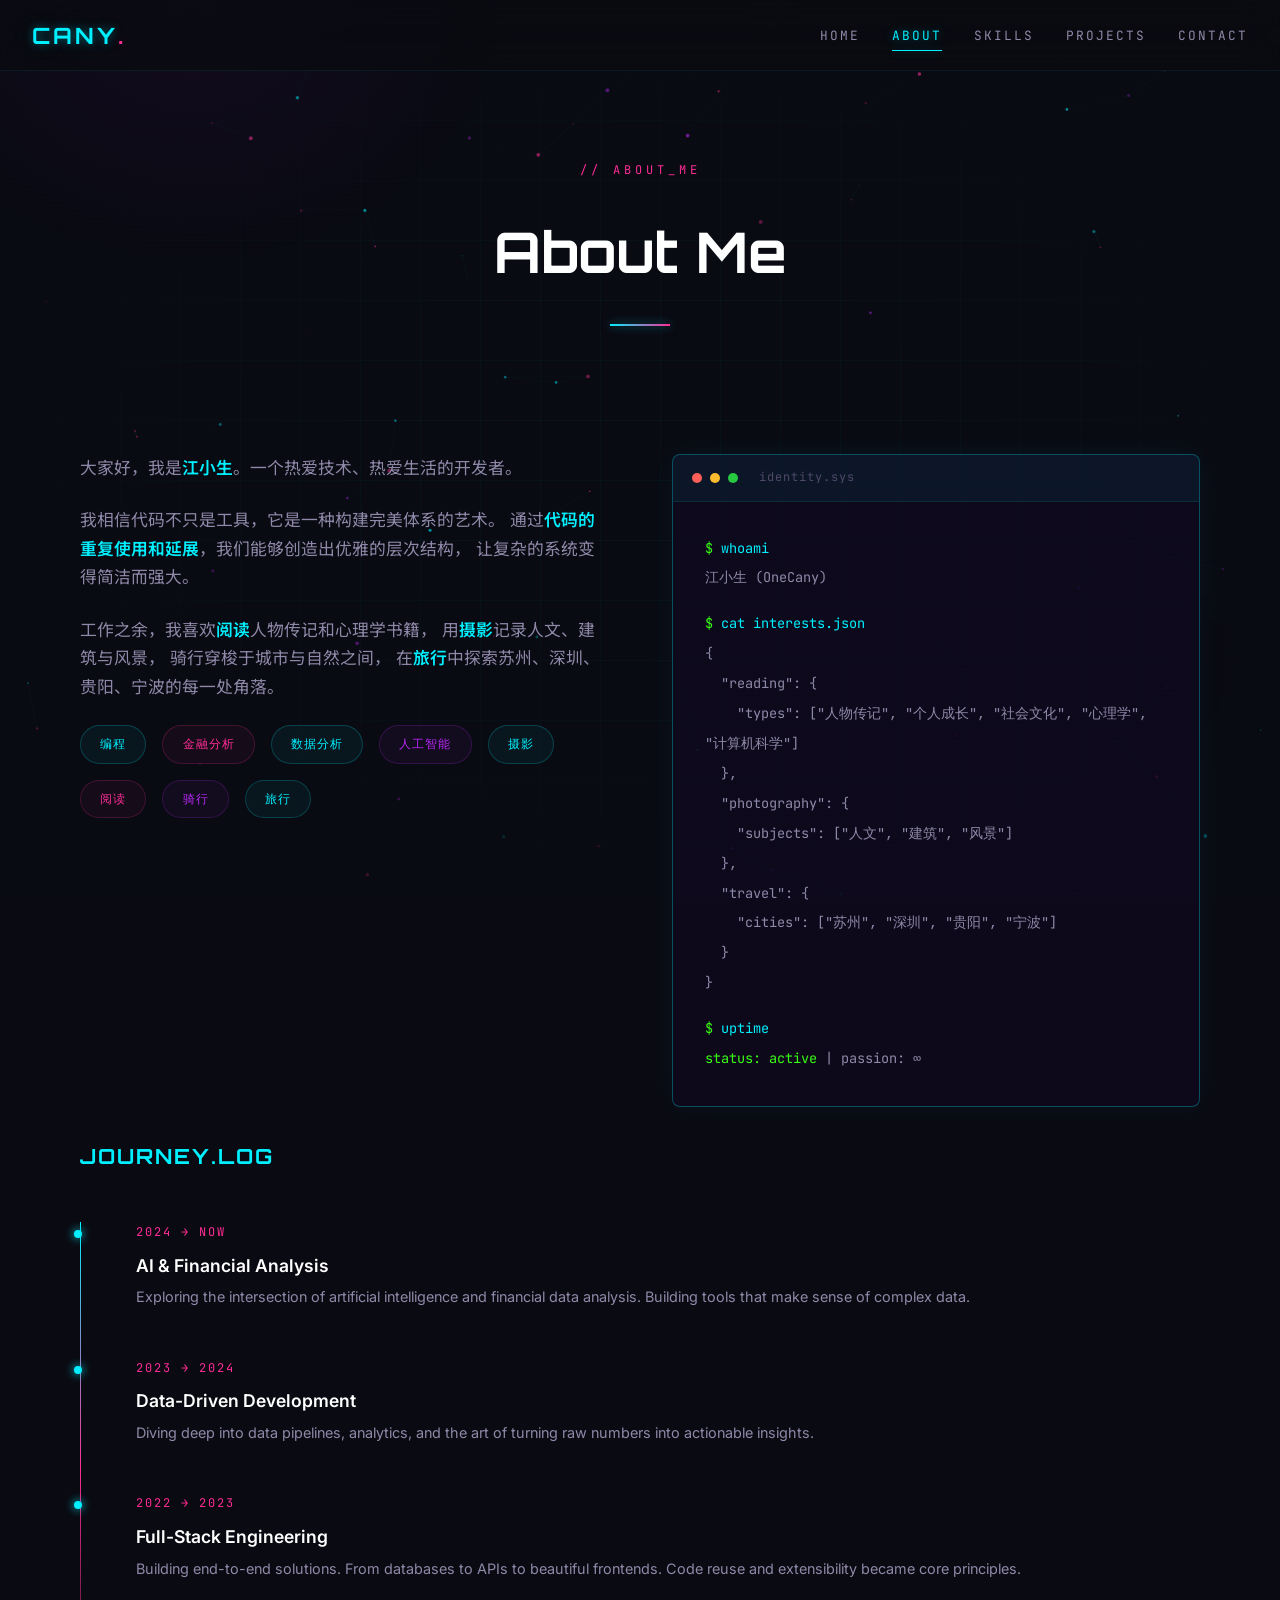
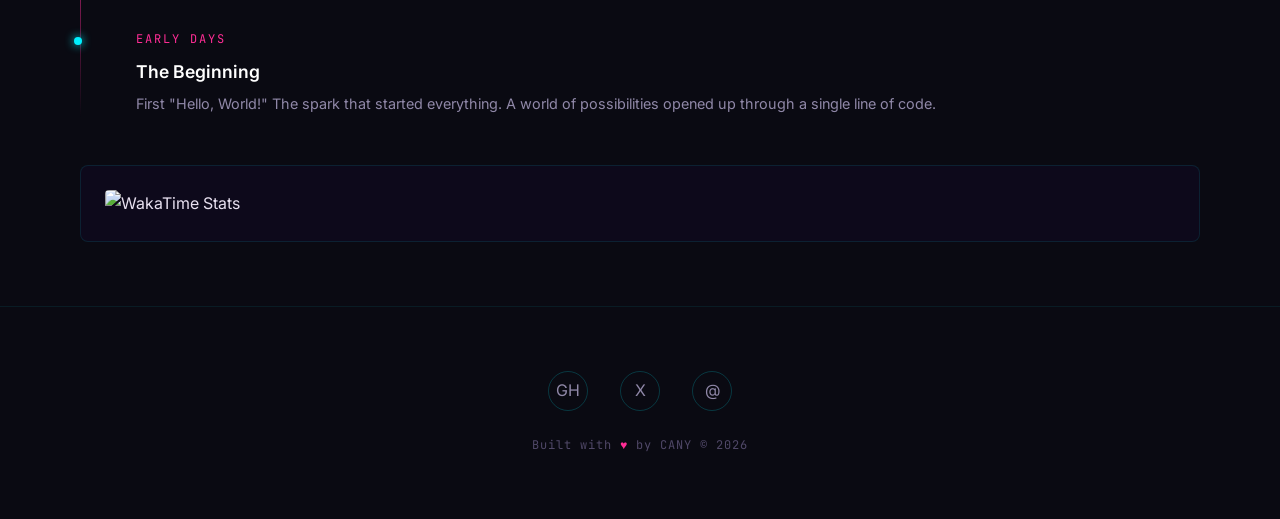
==== commit c75332a7: "style: increase spacing across all pages for breathing room - Container max-width: 1100px → 1200px -" ====
--- a/about.html
+++ b/about.html
@@ -32,7 +32,7 @@
   </nav>
 
   <div class="page-wrapper">
-    <section class="hero" style="min-height: auto; padding-top: 8rem; padding-bottom: 2rem;">
+    <section class="hero" style="min-height: auto; padding-top: 10rem; padding-bottom: 3rem;">
       <div class="container">
         <div class="section-header reveal">
           <span class="section-tag">// about_me</span>
@@ -42,7 +42,7 @@
       </div>
     </section>
 
-    <section style="padding-top: 0;">
+    <section style="padding-top: 0; padding-bottom: 4rem;">
       <div class="container">
         <div class="about-grid">
           <!-- Left: Text -->
--- a/style.css
+++ b/style.css
@@ -1,29 +1,29 @@
 /* ============================================
    ONECANY SCI-FI DESIGN SYSTEM
-   Cyberpunk / Neon Aesthetic
+   Cyberpunk 2077 / Neon Aesthetic
    ============================================ */
 
 /* --- CSS Variables --- */
 :root {
-  --bg-primary: #0a0a0f;
-  --bg-secondary: #0d0d1a;
-  --bg-card: rgba(13, 13, 26, 0.85);
-  --bg-card-hover: rgba(20, 20, 40, 0.95);
+  --bg-primary: #0a0a12;
+  --bg-secondary: #0f0f1e;
+  --bg-card: rgba(15, 10, 30, 0.85);
+  --bg-card-hover: rgba(25, 15, 45, 0.95);
 
   --neon-cyan: #00f0ff;
-  --neon-magenta: #ff00e5;
-  --neon-purple: #b400ff;
+  --neon-magenta: #ff2d95;
+  --neon-purple: #b829f5;
   --neon-green: #39ff14;
   --neon-orange: #ff6a00;
-  --neon-blue: #4d7cff;
-
-  --text-primary: #e0e6ed;
-  --text-secondary: #8892a4;
-  --text-dim: #4a5568;
-
-  --glow-cyan: 0 0 10px rgba(0, 240, 255, 0.3), 0 0 40px rgba(0, 240, 255, 0.1);
-  --glow-magenta: 0 0 10px rgba(255, 0, 229, 0.3), 0 0 40px rgba(255, 0, 229, 0.1);
-  --glow-strong-cyan: 0 0 10px rgba(0, 240, 255, 0.5), 0 0 30px rgba(0, 240, 255, 0.3), 0 0 60px rgba(0, 240, 255, 0.1);
+  --neon-blue: #6c3bff;
+
+  --text-primary: #e8e0f0;
+  --text-secondary: #9088a8;
+  --text-dim: #504868;
+
+  --glow-cyan: 0 0 10px rgba(0, 240, 255, 0.4), 0 0 40px rgba(0, 240, 255, 0.15);
+  --glow-magenta: 0 0 12px rgba(255, 45, 149, 0.4), 0 0 40px rgba(255, 45, 149, 0.15);
+  --glow-strong-cyan: 0 0 10px rgba(0, 240, 255, 0.6), 0 0 30px rgba(0, 240, 255, 0.35), 0 0 60px rgba(0, 240, 255, 0.15);
 
   --border-subtle: 1px solid rgba(0, 240, 255, 0.1);
   --border-glow: 1px solid rgba(0, 240, 255, 0.3);
@@ -119,6 +119,31 @@
   -webkit-mask-image: radial-gradient(ellipse at center, black 30%, transparent 80%);
 }
 
+/* Ambient cyberpunk glow */
+body::before {
+  content: '';
+  position: fixed;
+  top: -30%;
+  left: -10%;
+  width: 50%;
+  height: 60%;
+  background: radial-gradient(ellipse, rgba(184, 41, 245, 0.06) 0%, transparent 70%);
+  z-index: 0;
+  pointer-events: none;
+}
+
+.grid-bg::after {
+  content: '';
+  position: fixed;
+  bottom: -20%;
+  right: -10%;
+  width: 50%;
+  height: 60%;
+  background: radial-gradient(ellipse, rgba(255, 45, 149, 0.05) 0%, transparent 70%);
+  z-index: 0;
+  pointer-events: none;
+}
+
 /* ============================================
    NAVIGATION
    ============================================ */
@@ -228,13 +253,13 @@
 }
 
 .container {
-  max-width: 1100px;
+  max-width: 1200px;
   margin: 0 auto;
-  padding: 0 2rem;
+  padding: 0 2.5rem;
 }
 
 section {
-  padding: 6rem 0;
+  padding: 8rem 0;
   position: relative;
 }
 
@@ -247,7 +272,7 @@
   align-items: center;
   justify-content: center;
   text-align: center;
-  padding-top: 5rem;
+  padding-top: 6rem;
   position: relative;
   overflow: hidden;
 }
@@ -263,7 +288,7 @@
   color: var(--neon-cyan);
   letter-spacing: 6px;
   text-transform: uppercase;
-  margin-bottom: 1.5rem;
+  margin-bottom: 2rem;
   opacity: 0;
   animation: fadeSlideUp 0.8s ease 0.3s forwards;
 }
@@ -273,7 +298,7 @@
   font-size: clamp(3rem, 8vw, 6rem);
   font-weight: 900;
   line-height: 1.1;
-  margin-bottom: 1.5rem;
+  margin-bottom: 2rem;
   opacity: 0;
   animation: fadeSlideUp 0.8s ease 0.5s forwards;
 }
@@ -310,7 +335,7 @@
   font-size: 1.15rem;
   color: var(--text-secondary);
   max-width: 600px;
-  margin: 0 auto 2.5rem;
+  margin: 0 auto 3rem;
   opacity: 0;
   animation: fadeSlideUp 0.8s ease 0.7s forwards;
 }
@@ -323,7 +348,7 @@
 
 .hero-cta {
   display: flex;
-  gap: 1.5rem;
+  gap: 2rem;
   justify-content: center;
   opacity: 0;
   animation: fadeSlideUp 0.8s ease 0.9s forwards;
@@ -334,7 +359,7 @@
   display: inline-flex;
   align-items: center;
   gap: 0.5rem;
-  padding: 0.8rem 2rem;
+  padding: 0.9rem 2.2rem;
   font-family: var(--font-mono);
   font-size: 0.85rem;
   font-weight: 600;
@@ -375,9 +400,9 @@
 
 /* Hero status bar */
 .hero-status {
-  margin-top: 4rem;
-  display: flex;
-  gap: 3rem;
+  margin-top: 5rem;
+  display: flex;
+  gap: 4rem;
   justify-content: center;
   opacity: 0;
   animation: fadeSlideUp 0.8s ease 1.1s forwards;
@@ -408,7 +433,7 @@
    ============================================ */
 .section-header {
   text-align: center;
-  margin-bottom: 4rem;
+  margin-bottom: 5rem;
 }
 
 .section-tag {
@@ -417,7 +442,7 @@
   color: var(--neon-magenta);
   text-transform: uppercase;
   letter-spacing: 4px;
-  margin-bottom: 1rem;
+  margin-bottom: 1.5rem;
   display: block;
 }
 
@@ -426,7 +451,7 @@
   font-size: clamp(2rem, 4vw, 3rem);
   font-weight: 700;
   color: #fff;
-  margin-bottom: 1rem;
+  margin-bottom: 1.5rem;
 }
 
 .section-line {
@@ -443,7 +468,7 @@
 .about-grid {
   display: grid;
   grid-template-columns: 1fr 1fr;
-  gap: 3rem;
+  gap: 4rem;
   align-items: start;
 }
 
@@ -461,7 +486,7 @@
 .interest-tags {
   display: flex;
   flex-wrap: wrap;
-  gap: 0.8rem;
+  gap: 1rem;
   margin-top: 2rem;
 }
 
@@ -485,24 +510,24 @@
 
 .interest-tag.magenta {
   color: var(--neon-magenta);
-  border-color: rgba(255, 0, 229, 0.2);
-  background: rgba(255, 0, 229, 0.05);
+  border-color: rgba(255, 45, 149, 0.2);
+  background: rgba(255, 45, 149, 0.05);
 }
 
 .interest-tag.magenta:hover {
-  background: rgba(255, 0, 229, 0.15);
+  background: rgba(255, 45, 149, 0.15);
   box-shadow: var(--glow-magenta);
 }
 
 .interest-tag.purple {
   color: var(--neon-purple);
-  border-color: rgba(180, 0, 255, 0.2);
-  background: rgba(180, 0, 255, 0.05);
+  border-color: rgba(184, 41, 245, 0.2);
+  background: rgba(184, 41, 245, 0.05);
 }
 
 .interest-tag.purple:hover {
-  background: rgba(180, 0, 255, 0.15);
-  box-shadow: 0 0 10px rgba(180, 0, 255, 0.3);
+  background: rgba(184, 41, 245, 0.15);
+  box-shadow: 0 0 10px rgba(184, 41, 245, 0.3);
 }
 
 /* Terminal Card */
@@ -543,8 +568,8 @@
 }
 
 .terminal-body {
-  padding: 1.5rem;
-  line-height: 2;
+  padding: 2rem;
+  line-height: 2.2;
 }
 
 .terminal-body .prompt {
@@ -591,7 +616,7 @@
 
 .timeline-item {
   position: relative;
-  margin-bottom: 2.5rem;
+  margin-bottom: 3rem;
   padding-left: 1.5rem;
 }
 
@@ -633,14 +658,14 @@
 .skills-grid {
   display: grid;
   grid-template-columns: repeat(auto-fit, minmax(280px, 1fr));
-  gap: 1.5rem;
+  gap: 2rem;
 }
 
 .skill-card {
   background: var(--bg-card);
   border: var(--border-subtle);
   border-radius: var(--radius-lg);
-  padding: 2rem;
+  padding: 2.5rem;
   transition: all 0.4s ease;
   position: relative;
   overflow: hidden;
@@ -743,14 +768,14 @@
 .projects-grid {
   display: grid;
   grid-template-columns: repeat(auto-fit, minmax(340px, 1fr));
-  gap: 1.5rem;
+  gap: 2rem;
 }
 
 .project-card {
   background: var(--bg-card);
   border: var(--border-subtle);
   border-radius: var(--radius-lg);
-  padding: 2rem;
+  padding: 2.5rem;
   transition: all 0.4s ease;
   position: relative;
   overflow: hidden;
@@ -833,8 +858,8 @@
   grid-column: 1 / -1;
   display: grid;
   grid-template-columns: 1fr 1fr;
-  gap: 2rem;
-  padding: 2.5rem;
+  gap: 2.5rem;
+  padding: 3rem;
   background: linear-gradient(135deg, var(--bg-card), rgba(0, 240, 255, 0.03));
 }
 
@@ -857,21 +882,21 @@
 .contact-grid {
   display: grid;
   grid-template-columns: 1fr 1fr;
-  gap: 3rem;
+  gap: 4rem;
   align-items: start;
 }
 
 .contact-info {
   display: flex;
   flex-direction: column;
-  gap: 1.5rem;
+  gap: 1.8rem;
 }
 
 .contact-item {
   display: flex;
   align-items: center;
   gap: 1.2rem;
-  padding: 1.2rem 1.5rem;
+  padding: 1.4rem 1.8rem;
   background: var(--bg-card);
   border: var(--border-subtle);
   border-radius: var(--radius-lg);
@@ -909,11 +934,11 @@
   background: var(--bg-card);
   border: var(--border-glow);
   border-radius: var(--radius-lg);
-  padding: 2.5rem;
+  padding: 3rem;
 }
 
 .form-group {
-  margin-bottom: 1.5rem;
+  margin-bottom: 1.8rem;
 }
 
 .form-label {
@@ -961,7 +986,7 @@
    FOOTER
    ============================================ */
 .footer {
-  padding: 3rem 0;
+  padding: 4rem 0;
   border-top: 1px solid rgba(0, 240, 255, 0.08);
   text-align: center;
 }
@@ -975,7 +1000,7 @@
 
 .footer-social {
   display: flex;
-  gap: 1.5rem;
+  gap: 2rem;
 }
 
 .footer-social a {
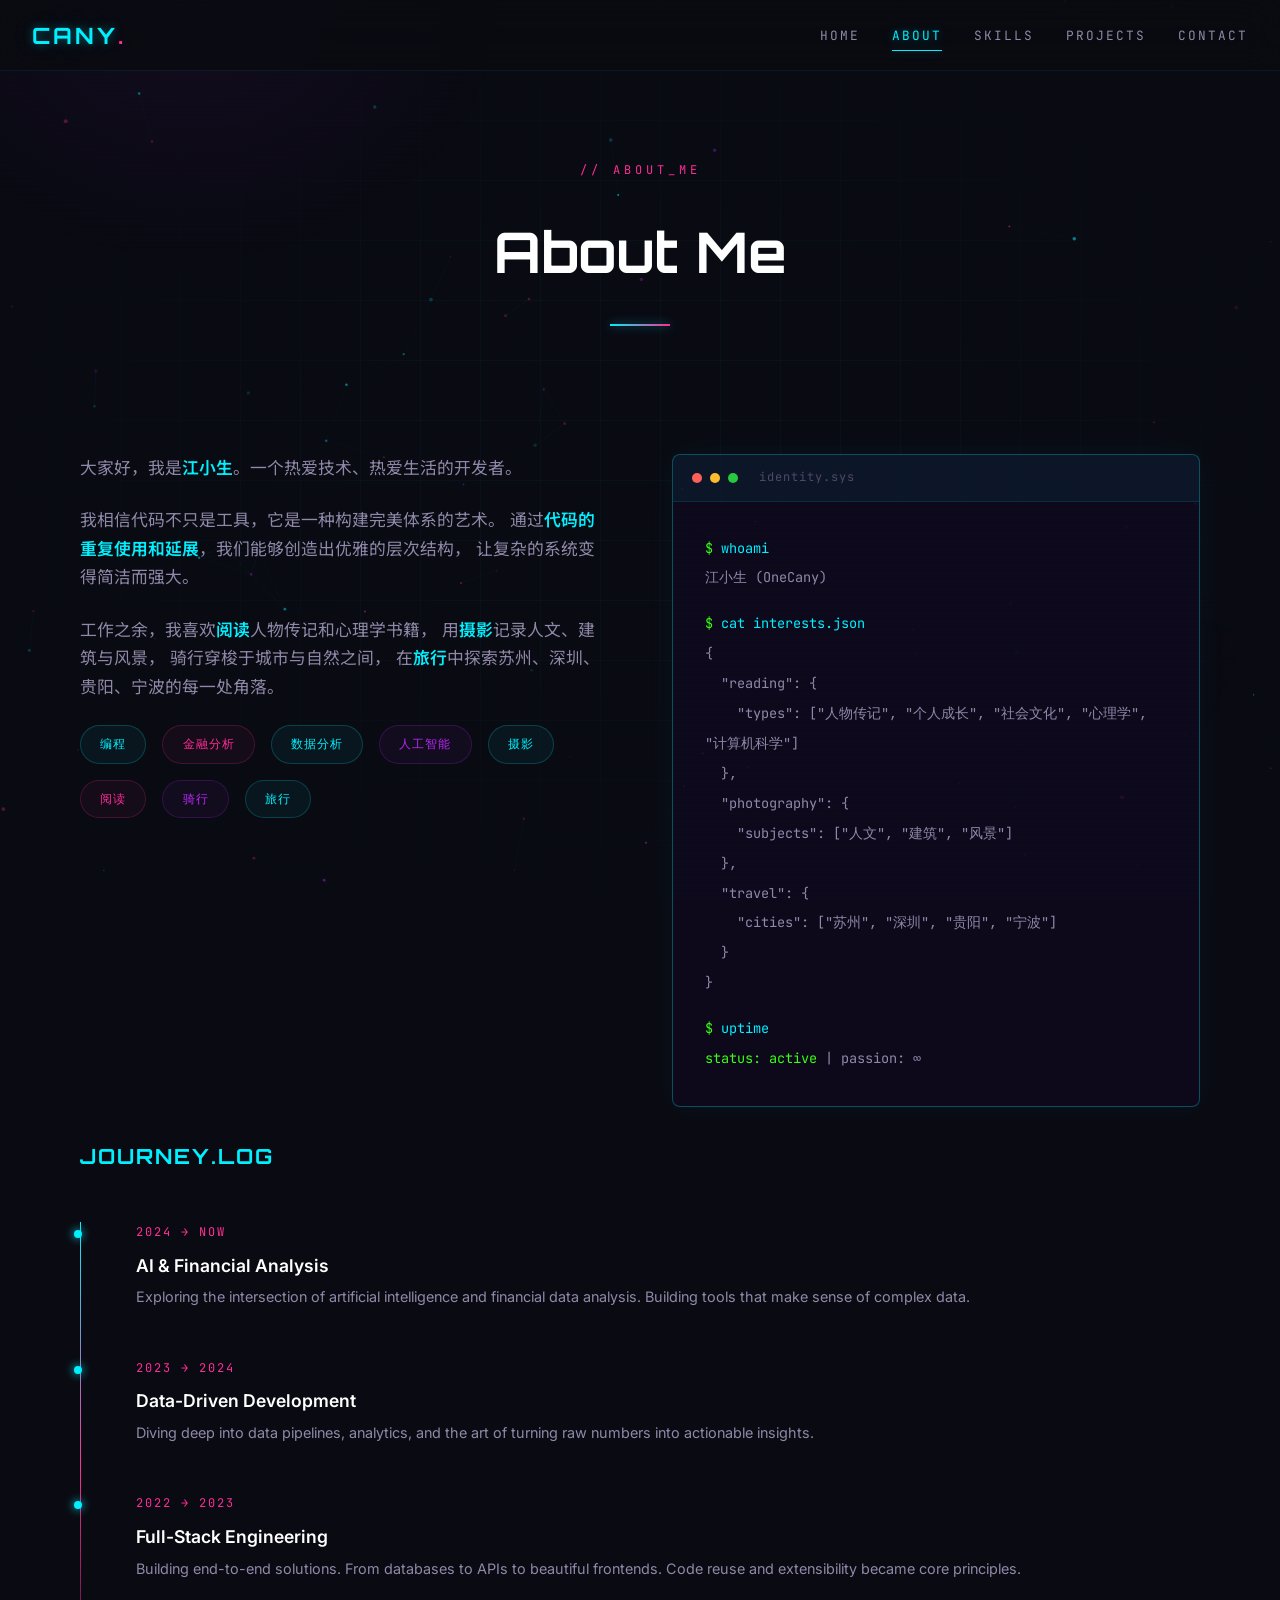
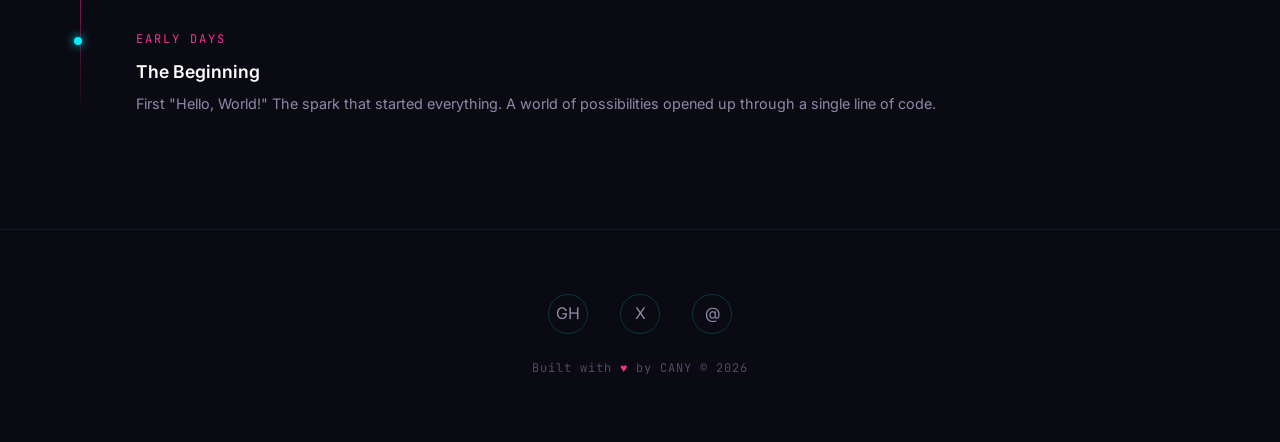
==== commit 97e2dad3: "fix: remove broken WakaTime/trophy services, fix skills stats URL - skills.html: switched top-langs " ====
--- a/about.html
+++ b/about.html
@@ -133,9 +133,6 @@
             </div>
           </div>
         </div>
-
-        <!-- WakaTime -->
-        <div class="mt-4 reveal" id="wakatime-container"></div>
       </div>
     </section>
 
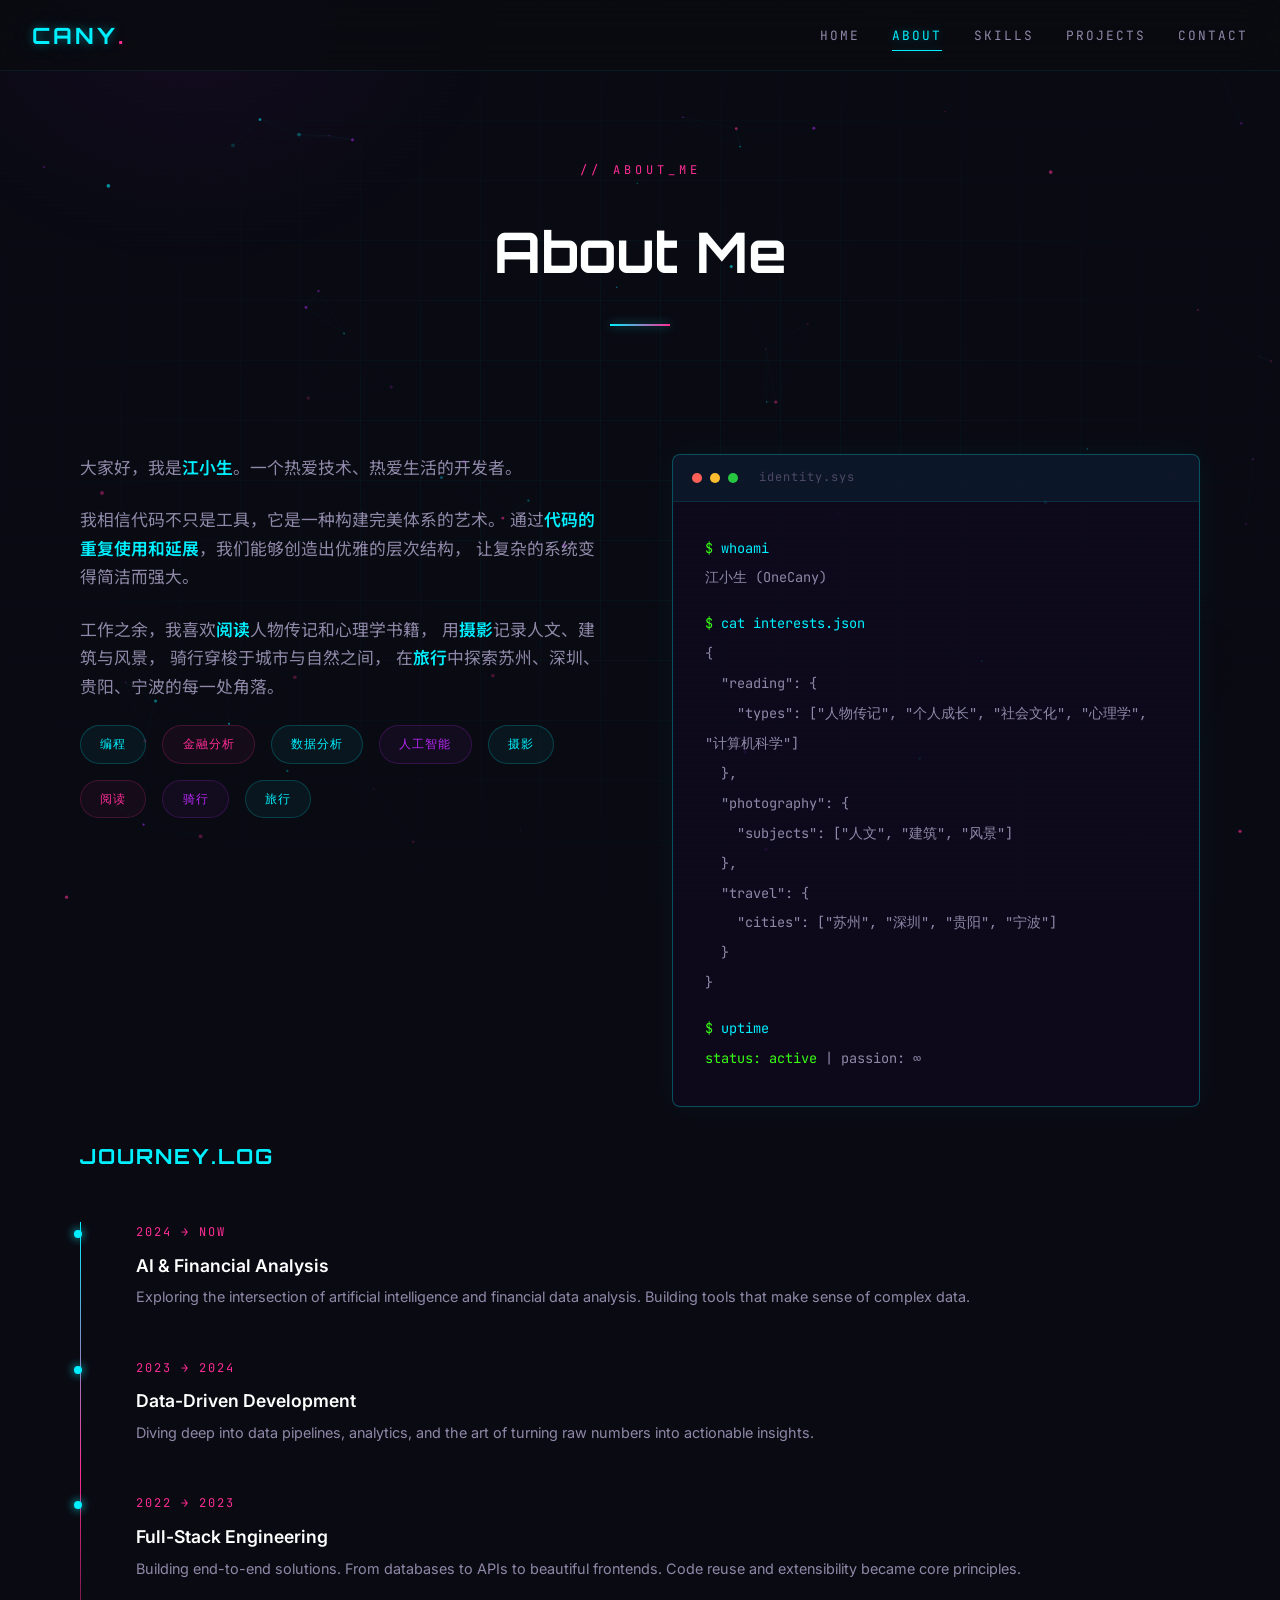
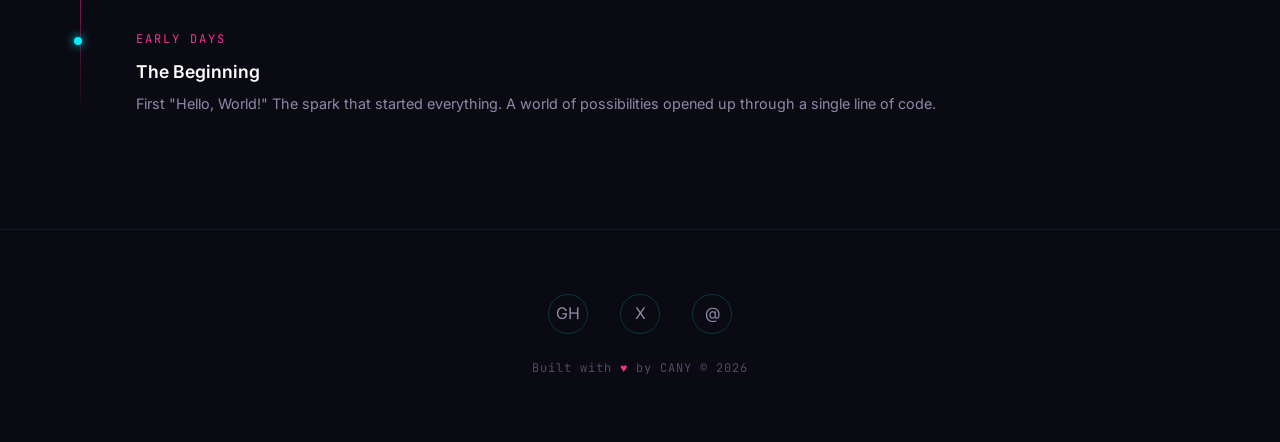
==== commit 26dcf54e: "fix: replace all emoji icons with proper SVG icons - Skills page: 6 skill cards now use inline SVG (" ====
--- a/about.html
+++ b/about.html
@@ -9,7 +9,7 @@
   <link rel="preconnect" href="https://fonts.gstatic.com" crossorigin>
   <link href="https://fonts.googleapis.com/css2?family=Inter:wght@400;500;600;700&family=JetBrains+Mono:wght@400;500;600&family=Orbitron:wght@600;700;800;900&family=Noto+Sans+SC:wght@400;500;700&display=swap" rel="stylesheet">
   <link rel="stylesheet" href="style.css">
-  <link rel="icon" href="data:image/svg+xml,<svg xmlns='http://www.w3.org/2000/svg' viewBox='0 0 100 100'><text y='.9em' font-size='90'>⚡</text></svg>">
+  <link rel="icon" href="data:image/svg+xml,<svg xmlns='http://www.w3.org/2000/svg' viewBox='0 0 32 32'><rect width='32' height='32' rx='6' fill='%230a0a12'/><polygon points='18,4 8,18 14,18 12,28 22,14 16,14' fill='%2300f0ff'/></svg>">
 </head>
 <body>
   <canvas id="particles-canvas"></canvas>
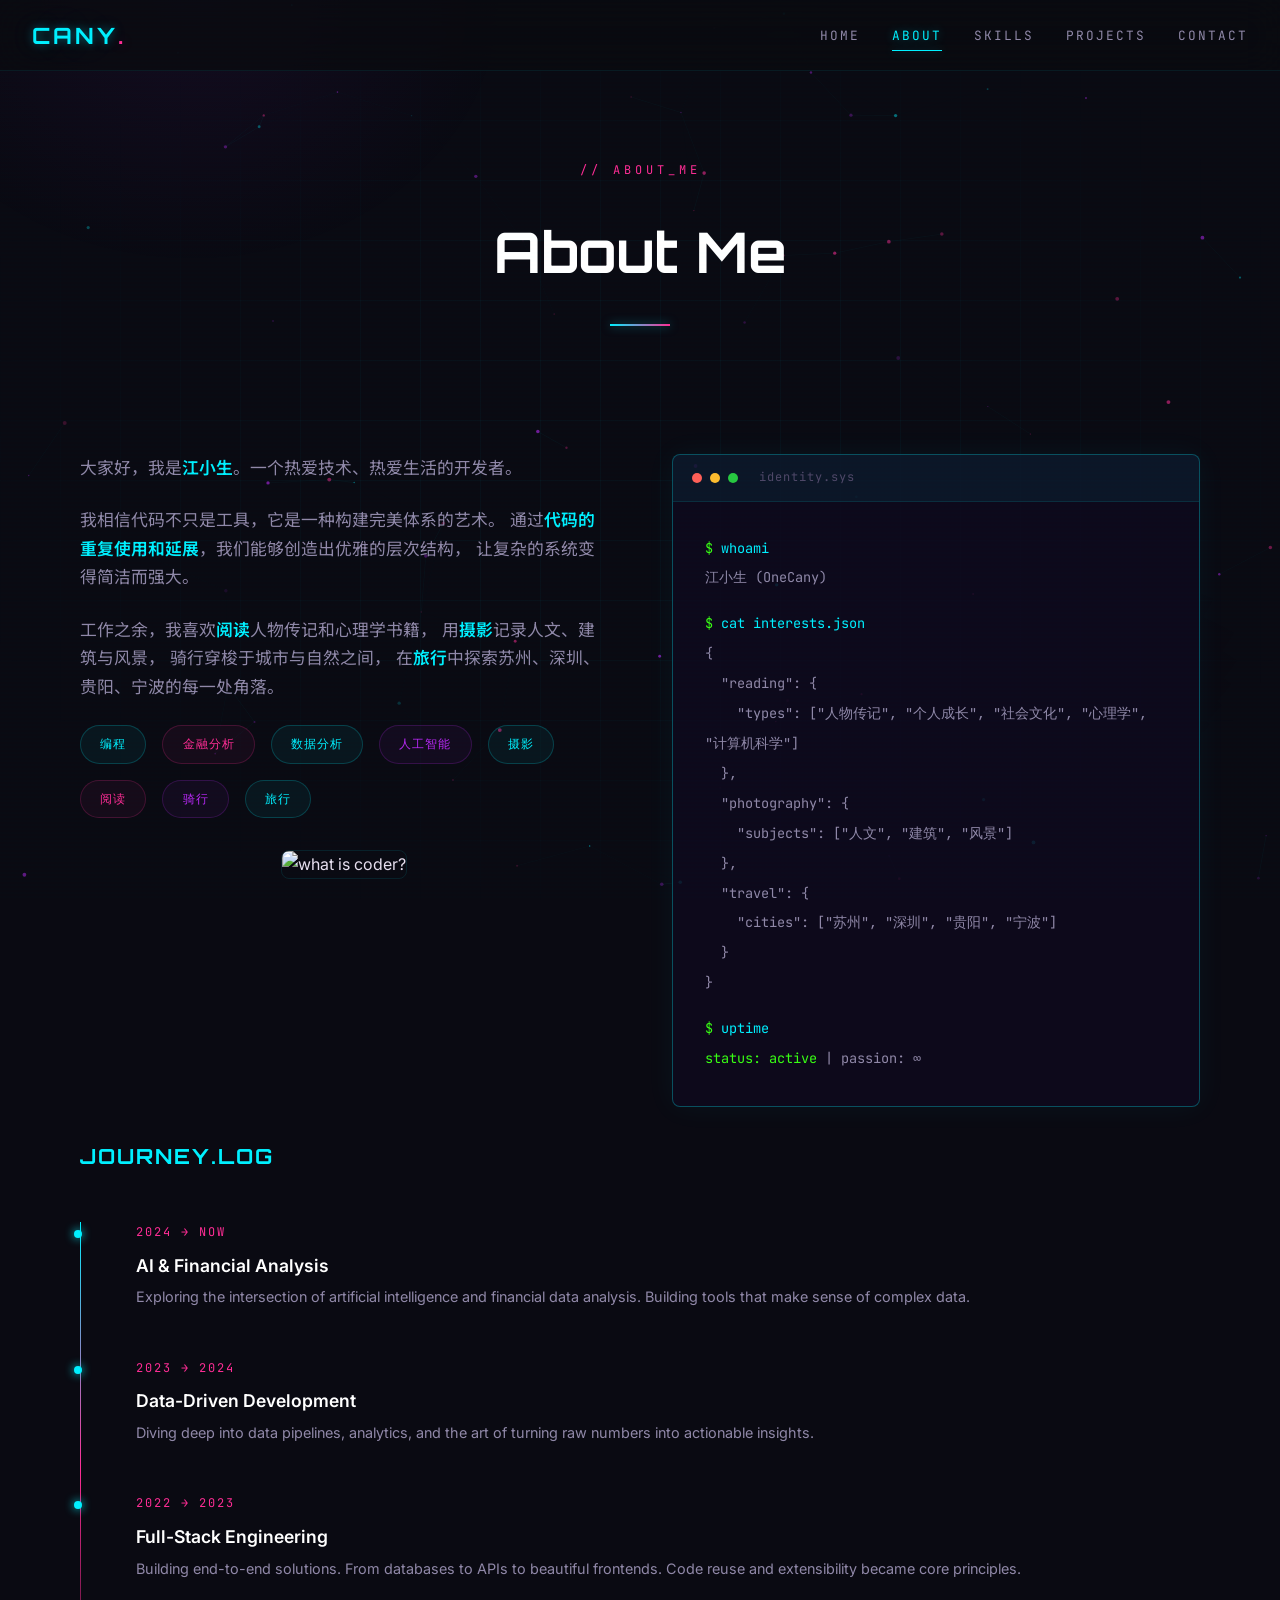
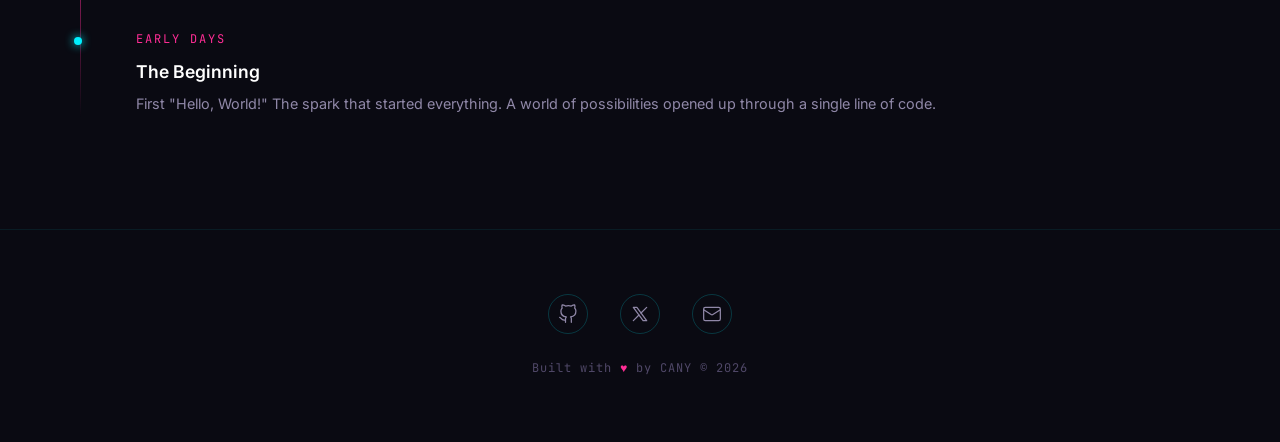
==== commit 88cb9967: "style: unify site with profile README — SVG footer icons, GIF, stats - All 5 pages: footer social li" ====
--- a/about.html
+++ b/about.html
@@ -72,6 +72,10 @@
               <span class="interest-tag purple">骑行</span>
               <span class="interest-tag">旅行</span>
             </div>
+
+            <div class="mt-4" style="text-align: center;">
+              <img src="https://raw.githubusercontent.com/onecany/onecany/main/assets/moves.gif" alt="what is coder?" style="max-width: 100%; border-radius: 8px; border: 1px solid rgba(0, 240, 255, 0.1);" loading="lazy" />
+            </div>
           </div>
 
           <!-- Right: Terminal -->
@@ -140,9 +144,9 @@
       <div class="container">
         <div class="footer-content">
           <div class="footer-social">
-            <a href="https://github.com/onecany" target="_blank" rel="noopener" title="GitHub">GH</a>
-            <a href="https://twitter.com/onecany" target="_blank" rel="noopener" title="Twitter/X">X</a>
-            <a href="mailto:onecany@outlook.com" title="Email">@</a>
+            <a href="https://github.com/onecany" target="_blank" rel="noopener" title="GitHub"><svg width="20" height="20" viewBox="0 0 24 24" fill="none" stroke="currentColor" stroke-width="1.5" stroke-linecap="round" stroke-linejoin="round"><path d="M9 19c-5 1.5-5-2.5-7-3m14 6v-3.87a3.37 3.37 0 0 0-.94-2.61c3.14-.35 6.44-1.54 6.44-7A5.44 5.44 0 0 0 20 4.77 5.07 5.07 0 0 0 19.91 1S18.73.65 16 2.48a13.38 13.38 0 0 0-7 0C6.27.65 5.09 1 5.09 1A5.07 5.07 0 0 0 5 4.77a5.44 5.44 0 0 0-1.5 3.78c0 5.42 3.3 6.61 6.44 7A3.37 3.37 0 0 0 9 18.13V22"/></svg></a>
+            <a href="https://twitter.com/onecany" target="_blank" rel="noopener" title="Twitter/X"><svg width="20" height="20" viewBox="0 0 24 24" fill="none" stroke="currentColor" stroke-width="1.5" stroke-linecap="round" stroke-linejoin="round"><path d="M4 4l11.733 16h4.267l-11.733 -16z" /><path d="M4 20l6.768 -6.768m2.46 -2.46l6.772 -6.772" /></svg></a>
+            <a href="mailto:onecany@outlook.com" title="Email"><svg width="20" height="20" viewBox="0 0 24 24" fill="none" stroke="currentColor" stroke-width="1.5" stroke-linecap="round" stroke-linejoin="round"><rect x="2" y="4" width="20" height="16" rx="2"/><path d="m22 7-8.97 5.7a1.94 1.94 0 0 1-2.06 0L2 7"/></svg></a>
           </div>
           <p class="footer-text">
             Built with <span class="heart">♥</span> by CANY &copy; 2026
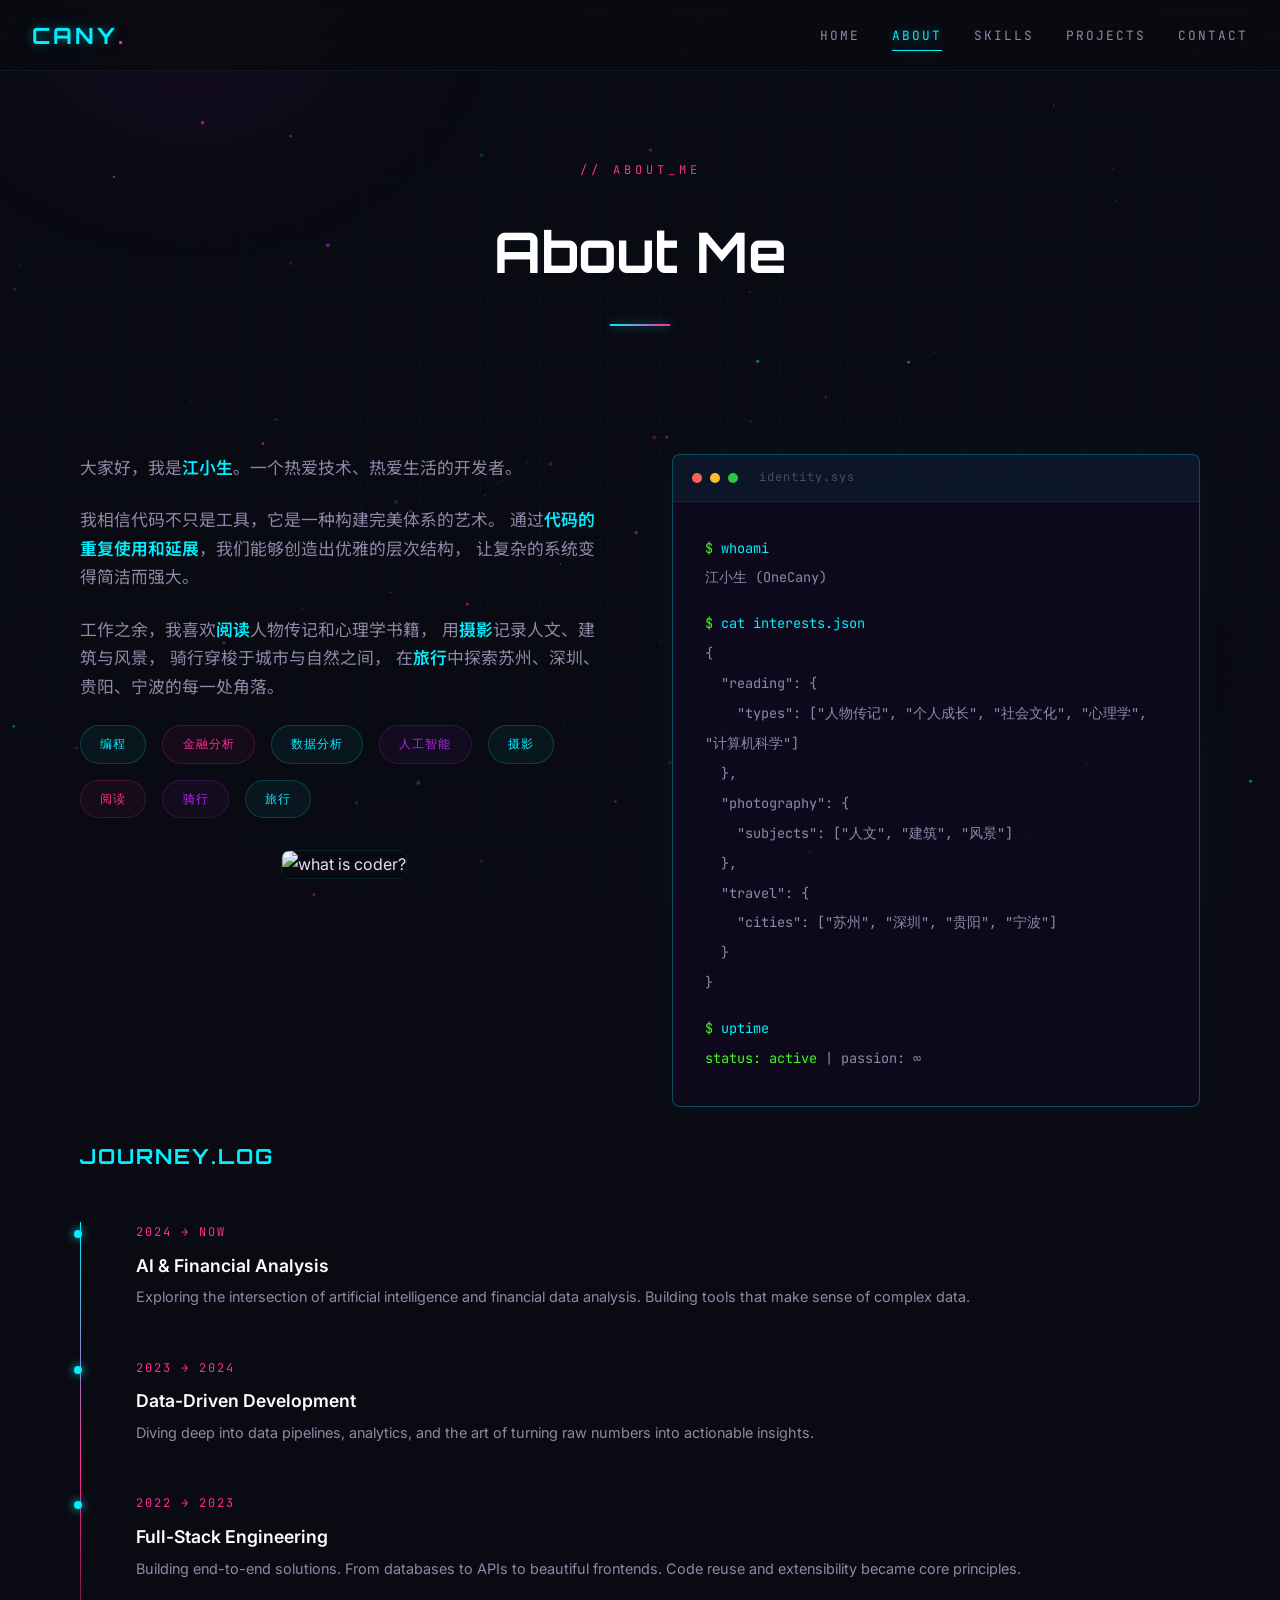
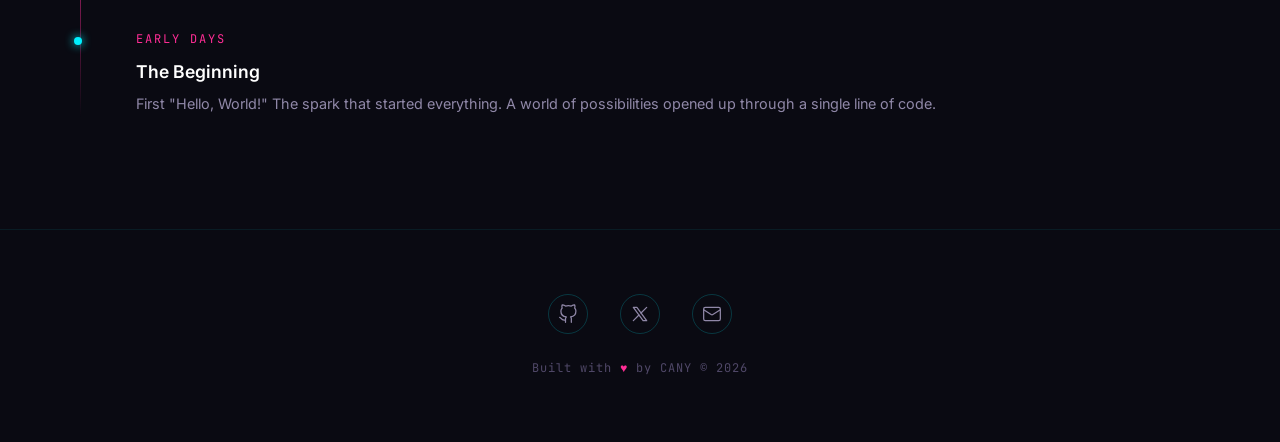
==== commit 98501baa: "style: comprehensive mobile optimization - Added tablet breakpoint (900px) for graceful degradation " ====
--- a/about.html
+++ b/about.html
@@ -32,7 +32,7 @@
   </nav>
 
   <div class="page-wrapper">
-    <section class="hero" style="min-height: auto; padding-top: 10rem; padding-bottom: 3rem;">
+    <section class="hero page-hero">
       <div class="container">
         <div class="section-header reveal">
           <span class="section-tag">// about_me</span>
@@ -42,7 +42,7 @@
       </div>
     </section>
 
-    <section style="padding-top: 0; padding-bottom: 4rem;">
+    <section class="page-content">
       <div class="container">
         <div class="about-grid">
           <!-- Left: Text -->
--- a/style.css
+++ b/style.css
@@ -1109,53 +1109,313 @@
 /* ============================================
    RESPONSIVE
    ============================================ */
-@media (max-width: 768px) {
+
+/* Tablet */
+@media (max-width: 900px) {
+  .container {
+    padding: 0 1.5rem;
+  }
+
+  .about-grid,
+  .contact-grid {
+    grid-template-columns: 1fr;
+    gap: 2.5rem;
+  }
+
+  .project-featured {
+    grid-template-columns: 1fr;
+  }
+
+  .skills-grid {
+    grid-template-columns: repeat(auto-fit, minmax(240px, 1fr));
+    gap: 1.5rem;
+  }
+}
+
+/* Mobile */
+@media (max-width: 640px) {
+  .container {
+    padding: 0 1.2rem;
+  }
+
+  section {
+    padding: 5rem 0;
+  }
+
+  /* Nav */
+  .nav {
+    padding: 0.8rem 1.2rem;
+  }
+
   .nav-links {
     position: fixed;
     top: 0;
     right: -100%;
-    width: 70%;
+    width: 75%;
     height: 100vh;
     flex-direction: column;
     justify-content: center;
-    background: rgba(10, 10, 15, 0.98);
+    align-items: center;
+    gap: 2.5rem;
+    background: rgba(6, 6, 12, 0.98);
     backdrop-filter: blur(20px);
+    -webkit-backdrop-filter: blur(20px);
     padding: 2rem;
-    transition: right 0.3s ease;
+    transition: right 0.35s cubic-bezier(0.4, 0, 0.2, 1);
     border-left: 1px solid rgba(0, 240, 255, 0.1);
+    z-index: 999;
   }
 
   .nav-links.open {
     right: 0;
   }
 
+  .nav-links a {
+    font-size: 1rem;
+    letter-spacing: 3px;
+  }
+
   .nav-toggle {
     display: flex;
-  }
-
-  .about-grid,
-  .contact-grid {
-    grid-template-columns: 1fr;
-  }
-
-  .project-featured {
-    grid-template-columns: 1fr;
-  }
-
-  .hero-status {
-    flex-direction: column;
-    gap: 1.5rem;
-    align-items: center;
+    z-index: 1001;
+  }
+
+  .nav-toggle.active span:nth-child(1) {
+    transform: rotate(45deg) translate(5px, 5px);
+  }
+
+  .nav-toggle.active span:nth-child(2) {
+    opacity: 0;
+  }
+
+  .nav-toggle.active span:nth-child(3) {
+    transform: rotate(-45deg) translate(5px, -5px);
+  }
+
+  /* Hero */
+  .hero {
+    padding-top: 5rem;
+    min-height: auto;
+    padding-bottom: 2rem;
+  }
+
+  .hero-subtitle {
+    font-size: 0.7rem;
+    letter-spacing: 4px;
+    margin-bottom: 1.2rem;
+  }
+
+  .hero-title {
+    font-size: clamp(2.5rem, 12vw, 4rem);
+    margin-bottom: 1.5rem;
+  }
+
+  .hero-desc {
+    font-size: 1rem;
+    line-height: 1.8;
+    margin-bottom: 2rem;
   }
 
   .hero-cta {
     flex-direction: column;
-    align-items: center;
-  }
-
+    align-items: stretch;
+    gap: 1rem;
+  }
+
+  .hero-cta .btn {
+    justify-content: center;
+    width: 100%;
+  }
+
+  .hero-status {
+    flex-direction: row;
+    gap: 1.5rem;
+    justify-content: center;
+    margin-top: 3rem;
+  }
+
+  .hero-stat-value {
+    font-size: 1.4rem;
+  }
+
+  .hero-stat-label {
+    font-size: 0.6rem;
+  }
+
+  /* Section headers */
+  .section-header {
+    margin-bottom: 3rem;
+  }
+
+  .section-title {
+    font-size: clamp(1.6rem, 6vw, 2.2rem);
+  }
+
+  /* Terminal card */
+  .terminal-card {
+    font-size: 0.75rem;
+  }
+
+  .terminal-body {
+    padding: 1.2rem;
+    line-height: 2;
+    overflow-x: auto;
+  }
+
+  .terminal-header {
+    padding: 0.6rem 1rem;
+  }
+
+  /* Skills grid */
+  .skills-grid {
+    grid-template-columns: 1fr;
+    gap: 1.2rem;
+  }
+
+  .skill-card {
+    padding: 1.8rem;
+  }
+
+  /* Projects grid */
   .projects-grid {
     grid-template-columns: 1fr;
-  }
+    gap: 1.2rem;
+  }
+
+  .project-card {
+    padding: 1.8rem;
+  }
+
+  .project-featured {
+    padding: 2rem;
+    gap: 1.5rem;
+  }
+
+  /* Interest tags */
+  .interest-tags {
+    gap: 0.6rem;
+  }
+
+  .interest-tag {
+    font-size: 0.7rem;
+    padding: 0.4rem 0.9rem;
+  }
+
+  /* Timeline */
+  .timeline {
+    padding-left: 1.5rem;
+  }
+
+  .timeline-item {
+    padding-left: 1.2rem;
+    margin-bottom: 2rem;
+  }
+
+  .timeline-item::before {
+    left: -1.85rem;
+  }
+
+  /* Contact */
+  .contact-grid {
+    gap: 2rem;
+  }
+
+  .contact-item {
+    padding: 1rem 1.2rem;
+    gap: 1rem;
+  }
+
+  .contact-form {
+    padding: 1.5rem;
+  }
+
+  .form-group {
+    margin-bottom: 1.2rem;
+  }
+
+  /* Stats */
+  .stats-row {
+    gap: 0.8rem;
+  }
+
+  .stats-row img {
+    max-width: 100%;
+    height: auto;
+  }
+
+  /* Footer */
+  .footer {
+    padding: 3rem 0;
+  }
+
+  .footer-social {
+    gap: 1.5rem;
+  }
+
+  .footer-text {
+    font-size: 0.7rem;
+  }
+
+  /* Page title overrides for sub-pages */
+  .page-hero {
+    padding-top: 6rem;
+    padding-bottom: 2rem;
+  }
+
+  .page-content {
+    padding-bottom: 2rem;
+  }
+
+  /* Buttons */
+  .btn {
+    padding: 0.75rem 1.5rem;
+    font-size: 0.8rem;
+  }
+
+  /* About page */
+  .about-text p {
+    font-size: 0.95rem;
+  }
+}
+
+/* Tiny phones */
+@media (max-width: 380px) {
+  .hero-title {
+    font-size: 2.2rem;
+  }
+
+  .hero-status {
+    gap: 1rem;
+  }
+
+  .hero-stat-value {
+    font-size: 1.2rem;
+  }
+
+  .nav-links {
+    width: 85%;
+  }
+
+  .terminal-card {
+    font-size: 0.7rem;
+  }
+
+  .terminal-body {
+    padding: 1rem;
+  }
+}
+
+/* Page hero (sub-pages) */
+.page-hero {
+  min-height: auto;
+  padding-top: 10rem;
+  padding-bottom: 3rem;
+}
+
+/* Page content section */
+.page-content {
+  padding-top: 0;
+  padding-bottom: 4rem;
 }
 
 /* ============================================
